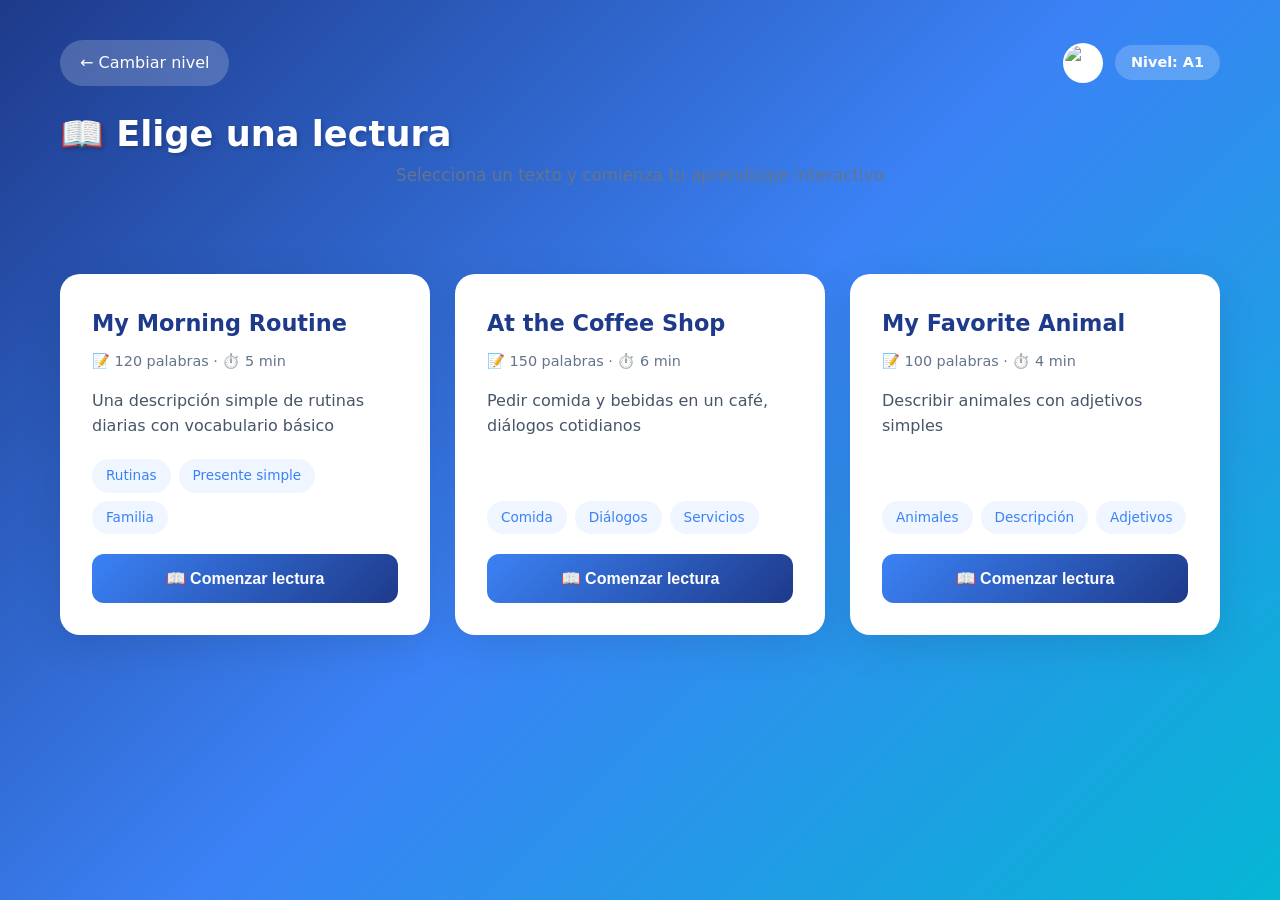
==== dashboard.html @ fb528292 "Initial commit: ReadWise app Initial commit: ReadWise app" ====
<!DOCTYPE html>
<html lang="es">
<head>
    <meta charset="UTF-8">
    <meta name="viewport" content="width=device-width, initial-scale=1.0">
    <title>Lecturas - ReadWise</title>
    <link rel="stylesheet" href="styles.css">
    <link rel="icon" type="image/png" href="https://i.postimg.cc/Rh2q6syR/logo-2.png">
</head>
<body>
    <div class="container">
        <header class="dash-header">
            <div class="nav">
                <a href="index.html" class="back-btn">← Cambiar nivel</a>
                <div class="logo-small">
                    <img src="https://i.postimg.cc/Rh2q6syR/logo-2.png" alt="Logo" class="logo-img-small">
                    <span class="current-level" id="currentLevel"></span>
                </div>
            </div>
            <h1>📖 Elige una lectura</h1>
            <p class="subtitle">Selecciona un texto y comienza tu aprendizaje interactivo</p>
        </header>

        <main id="readingList" class="reading-grid">
            <!-- Se llena con JavaScript -->
        </main>
    </div>

    <script>
        const readings = {
            'A1': [
                {
                    id: 'a1-1',
                    title: 'My Morning Routine',
                    description: 'Una descripción simple de rutinas diarias con vocabulario básico',
                    words: 120,
                    time: '5 min',
                    tags: ['Rutinas', 'Presente simple', 'Familia']
                },
                {
                    id: 'a1-2',
                    title: 'At the Coffee Shop',
                    description: 'Pedir comida y bebidas en un café, diálogos cotidianos',
                    words: 150,
                    time: '6 min',
                    tags: ['Comida', 'Diálogos', 'Servicios']
                },
                {
                    id: 'a1-3',
                    title: 'My Favorite Animal',
                    description: 'Describir animales con adjetivos simples',
                    words: 100,
                    time: '4 min',
                    tags: ['Animales', 'Descripción', 'Adjetivos']
                }
            ],
            'A2': [
                {
                    id: 'a2-1',
                    title: 'A Trip to the Mountains',
                    description: 'Experiencias de viaje, descripciones de lugares y emociones',
                    words: 200,
                    time: '8 min',
                    tags: ['Viajes', 'Pasado simple', 'Naturaleza']
                },
                {
                    id: 'a2-2',
                    title: 'My Best Friend',
                    description: 'Describir personas, relaciones y actividades juntos',
                    words: 180,
                    time: '7 min',
                    tags: ['Descripciones', 'Adjetivos', 'Amistad']
                },
                {
                    id: 'a2-3',
                    title: 'A Day at the Beach',
                    description: 'Actividades de verano, clima y sensaciones',
                    words: 190,
                    time: '7 min',
                    tags: ['Verano', 'Actividades', 'Sentidos']
                }
            ],
            'B1': [
                {
                    id: 'b1-1',
                    title: 'The Importance of Sleep',
                    description: 'Artículo sobre hábitos saludables y consejos prácticos',
                    words: 350,
                    time: '12 min',
                    tags: ['Salud', 'Conectores', 'Consejos']
                },
                {
                    id: 'b1-2',
                    title: 'Working from Home',
                    description: 'Opiniones sobre trabajo remoto, ventajas y desventajas',
                    words: 400,
                    time: '14 min',
                    tags: ['Trabajo', 'Opinión', 'Comparación']
                },
                {
                    id: 'b1-3',
                    title: 'Learning a New Language',
                    description: 'Estrategias y experiencias personales en el aprendizaje',
                    words: 380,
                    time: '13 min',
                    tags: ['Idiomas', 'Consejos', 'Experiencia']
                }
            ],
            'B2': [
                {
                    id: 'b2-1',
                    title: 'The Future of Education',
                    description: 'Análisis de tendencias educativas y tecnología en el aula',
                    words: 600,
                    time: '20 min',
                    tags: ['Educación', 'Tecnología', 'Futuro']
                },
                {
                    id: 'b2-2',
                    title: 'Climate Change: A Personal View',
                    description: 'Ensayo argumentativo sobre responsabilidad individual',
                    words: 550,
                    time: '18 min',
                    tags: ['Medio ambiente', 'Persuasión', 'Opinión']
                },
                {
                    id: 'b2-3',
                    title: 'The Art of Failure',
                    description: 'Reflexión sobre el fracaso como parte del éxito',
                    words: 580,
                    time: '19 min',
                    tags: ['Éxito', 'Reflexión', 'Motivación']
                }
            ]
        };

        const level = localStorage.getItem('userLevel') || 'A1';
        document.getElementById('currentLevel').textContent = `Nivel: ${level}`;

        const list = document.getElementById('readingList');
        readings[level].forEach(reading => {
            const card = document.createElement('div');
            card.className = 'reading-card';
            card.innerHTML = `
                <div class="card-header">
                    <h3>${reading.title}</h3>
                    <span class="word-count">📝 ${reading.words} palabras · ⏱️ ${reading.time}</span>
                </div>
                <p class="card-description">${reading.description}</p>
                <div class="tags">
                    ${reading.tags.map(tag => `<span class="tag">${tag}</span>`).join('')}
                </div>
                <button class="start-btn" onclick="startReading('${reading.id}')">
                    📖 Comenzar lectura
                </button>
            `;
            list.appendChild(card);
        });

        function startReading(id) {
            localStorage.setItem('currentReading', id);
            window.location.href = 'reader.html';
        }
    </script>
</body>
</html>
---- styles.css ----
* {
    margin: 0;
    padding: 0;
    box-sizing: border-box;
}

body {
    font-family: 'Segoe UI', system-ui, -apple-system, sans-serif;
    background: linear-gradient(135deg, #1e3a8a 0%, #3b82f6 50%, #06b6d4 100%);
    min-height: 100vh;
    color: #1e293b;
    line-height: 1.6;
}

.container {
    max-width: 1200px;
    margin: 0 auto;
    padding: 20px;
}

/* ===== HEADER CON LOGO ===== */
.main-header {
    text-align: center;
    padding: 30px 0 20px;
}

.logo-container {
    display: flex;
    align-items: center;
    justify-content: center;
    gap: 20px;
    margin-bottom: 10px;
}

.app-logo {
    width: 80px;
    height: 80px;
    border-radius: 50%;
    object-fit: cover;
    box-shadow: 0 8px 25px rgba(0,0,0,0.2);
    border: 4px solid rgba(255,255,255,0.3);
    background: white;
}

.logo-text h1 {
    font-size: 2.8rem;
    color: white;
    text-shadow: 2px 2px 4px rgba(0,0,0,0.2);
    margin: 0;
}

.logo-text p {
    color: rgba(255,255,255,0.9);
    font-size: 1.1rem;
    margin: 5px 0 0;
}

/* ===== SELECTOR DE NIVELES ===== */
.level-selector {
    background: white;
    border-radius: 24px;
    padding: 40px;
    margin-top: 20px;
    box-shadow: 0 25px 80px rgba(0,0,0,0.15);
}

.level-selector h2 {
    text-align: center;
    margin-bottom: 10px;
    color: #1e3a8a;
    font-size: 1.8rem;
}

.subtitle {
    text-align: center;
    color: #64748b;
    margin-bottom: 35px;
    font-size: 1.05rem;
}

.levels {
    display: grid;
    grid-template-columns: repeat(auto-fit, minmax(260px, 1fr));
    gap: 20px;
}

.level-btn {
    background: white;
    border: 3px solid #e2e8f0;
    border-radius: 16px;
    padding: 30px 25px;
    cursor: pointer;
    transition: all 0.3s ease;
    text-align: left;
    display: flex;
    flex-direction: column;
    gap: 8px;
}

.level-btn:hover {
    border-color: #3b82f6;
    transform: translateY(-5px);
    box-shadow: 0 15px 40px rgba(59, 130, 246, 0.2);
}

.level-tag {
    font-size: 2.2rem;
    font-weight: 800;
    color: #3b82f6;
}

.level-desc {
    font-size: 1.3rem;
    font-weight: 700;
    color: #1e293b;
}

.level-btn small {
    color: #64748b;
    font-size: 0.9rem;
    line-height: 1.4;
}

/* ===== DASHBOARD HEADER ===== */
.dash-header {
    color: white;
    padding: 20px 0;
}

.dash-header h1 {
    font-size: 2.2rem;
    margin-top: 20px;
    text-shadow: 2px 2px 4px rgba(0,0,0,0.2);
}

.logo-small {
    display: flex;
    align-items: center;
    gap: 12px;
}

.logo-img-small {
    width: 40px;
    height: 40px;
    border-radius: 50%;
    object-fit: cover;
    border: 2px solid rgba(255,255,255,0.5);
    background: white;
}

.current-level {
    background: rgba(255,255,255,0.2);
    color: white;
    padding: 6px 16px;
    border-radius: 20px;
    font-weight: 600;
    font-size: 0.9rem;
}

/* ===== NAV ===== */
.nav {
    display: flex;
    justify-content: space-between;
    align-items: center;
    margin-bottom: 15px;
}

.back-btn {
    color: white;
    text-decoration: none;
    font-size: 1rem;
    padding: 10px 20px;
    background: rgba(255,255,255,0.2);
    border-radius: 25px;
    transition: all 0.3s;
    backdrop-filter: blur(10px);
}

.back-btn:hover {
    background: rgba(255,255,255,0.3);
    transform: translateX(-3px);
}

/* ===== READING CARDS ===== */
.reading-grid {
    display: grid;
    grid-template-columns: repeat(auto-fit, minmax(320px, 1fr));
    gap: 25px;
    margin-top: 30px;
}

.reading-card {
    background: white;
    border-radius: 20px;
    padding: 30px;
    box-shadow: 0 10px 40px rgba(0,0,0,0.1);
    transition: all 0.3s;
    display: flex;
    flex-direction: column;
    border: 2px solid transparent;
}

.reading-card:hover {
    transform: translateY(-5px);
    border-color: #3b82f6;
    box-shadow: 0 20px 60px rgba(59, 130, 246, 0.15);
}

.card-header {
    margin-bottom: 15px;
}

.card-header h3 {
    color: #1e3a8a;
    font-size: 1.4rem;
    margin-bottom: 8px;
}

.word-count {
    color: #64748b;
    font-size: 0.9rem;
    display: block;
}

.card-description {
    color: #475569;
    margin-bottom: 20px;
    line-height: 1.6;
    flex-grow: 1;
}

.tags {
    display: flex;
    gap: 8px;
    margin-bottom: 20px;
    flex-wrap: wrap;
}

.tag {
    background: #eff6ff;
    color: #3b82f6;
    padding: 6px 14px;
    border-radius: 20px;
    font-size: 0.85rem;
    font-weight: 500;
}

.start-btn {
    background: linear-gradient(135deg, #3b82f6 0%, #1e3a8a 100%);
    color: white;
    border: none;
    padding: 15px;
    border-radius: 12px;
    font-size: 1rem;
    cursor: pointer;
    transition: all 0.3s;
    font-weight: 600;
    width: 100%;
}

.start-btn:hover {
    transform: scale(1.03);
    box-shadow: 0 8px 25px rgba(59, 130, 246, 0.3);
}

/* ===== READER LAYOUT ===== */
.reader-header {
    color: white;
    padding: 15px 0;
}

.reader-header h1 {
    font-size: 1.8rem;
    margin-top: 15px;
    text-shadow: 2px 2px 4px rgba(0,0,0,0.2);
}

.progress-container {
    display: flex;
    align-items: center;
    gap: 12px;
    margin: 10px 0;
}

.progress-bar {
    flex: 1;
    max-width: 300px;
    height: 6px;
    background: rgba(255,255,255,0.3);
    border-radius: 3px;
    overflow: hidden;
}

.progress {
    height: 100%;
    background: #fbbf24;
    width: 0%;
    transition: width 0.5s ease;
}

.progress-text {
    font-size: 0.85rem;
    color: rgba(255,255,255,0.8);
}

.reader-layout {
    display: grid;
    grid-template-columns: 300px 1fr;
    gap: 30px;
    margin-top: 25px;
}

/* ===== TOOLS PANEL ===== */
.tools-panel {
    background: white;
    border-radius: 20px;
    padding: 25px;
    height: fit-content;
    position: sticky;
    top: 20px;
    box-shadow: 0 10px 40px rgba(0,0,0,0.1);
}

.tool-section {
    margin-bottom: 25px;
    padding-bottom: 20px;
    border-bottom: 1px solid #f1f5f9;
}

.tool-section:last-child {
    border-bottom: none;
    margin-bottom: 0;
}

.tool-section h3 {
    color: #1e3a8a;
    margin-bottom: 15px;
    font-size: 1rem;
    display: flex;
    align-items: center;
    gap: 8px;
}

.tool-btn {
    width: 100%;
    padding: 12px 15px;
    margin-bottom: 10px;
    border: 2px solid #e2e8f0;
    background: white;
    border-radius: 10px;
    cursor: pointer;
    transition: all 0.3s;
    text-align: left;
    font-size: 0.9rem;
    color: #475569;
    font-weight: 500;
}

.tool-btn:hover {
    border-color: #3b82f6;
    background: #eff6ff;
    color: #1e3a8a;
}

.tool-btn.active {
    background: #eff6ff;
    border-color: #3b82f6;
    color: #1e3a8a;
}

.hint-btn {
    background: #fffbeb;
    border-color: #fbbf24;
    color: #92400e;
}

.hint-btn:hover {
    background: #fef3c7;
    border-color: #f59e0b;
}

.hint-box {
    background: #fffbeb;
    padding: 15px;
    border-radius: 10px;
    margin-top: 10px;
    border-left: 4px solid #fbbf24;
    font-size: 0.9rem;
    color: #78350f;
    animation: slideIn 0.3s ease;
    line-height: 1.5;
}

/* Stats */
.stats {
    display: grid;
    grid-template-columns: 1fr 1fr;
    gap: 15px;
}

.stat-item {
    text-align: center;
    padding: 15px;
    background: #f8fafc;
    border-radius: 12px;
}

.stat-number {
    display: block;
    font-size: 1.8rem;
    font-weight: 800;
    color: #3b82f6;
}

.stat-label {
    font-size: 0.8rem;
    color: #64748b;
    margin-top: 4px;
    display: block;
}

/* ===== READING AREA ===== */
.reading-area {
    background: white;
    border-radius: 20px;
    padding: 40px;
    box-shadow: 0 10px 40px rgba(0,0,0,0.1);
}

.text-content {
    font-size: 1.15rem;
    line-height: 1.9;
    color: #334155;
    margin-bottom: 30px;
}

.text-content p {
    margin-bottom: 20px;
    text-align: justify;
}

/* Difficult words */
.difficult-word {
    color: #2563eb;
    cursor: help;
    border-bottom: 2px dotted #3b82f6;
    position: relative;
    font-weight: 600;
    transition: all 0.2s;
    padding: 0 2px;
}

.difficult-word:hover {
    background: #eff6ff;
    border-radius: 3px;
}

.word-popup {
    position: absolute;
    bottom: 100%;
    left: 50%;
    transform: translateX(-50%);
    background: #1e293b;
    color: white;
    padding: 12px 16px;
    border-radius: 10px;
    font-size: 0.9rem;
    white-space: nowrap;
    z-index: 100;
    margin-bottom: 10px;
    animation: fadeIn 0.2s;
    box-shadow: 0 10px 30px rgba(0,0,0,0.2);
    line-height: 1.5;
}

.word-popup::after {
    content: '';
    position: absolute;
    top: 100%;
    left: 50%;
    transform: translateX(-50%);
    border: 8px solid transparent;
    border-top-color: #1e293b;
}

.translation {
    color: #fbbf24;
    font-size: 1.1rem;
    font-weight: 600;
}

/* Key phrases */
mark.key-phrase {
    background: #fef3c7;
    padding: 3px 6px;
    border-radius: 4px;
    font-weight: 600;
    color: #92400e;
}

/* ===== COMPREHENSION SECTION ===== */
.comprehension-section {
    margin-top: 40px;
    padding-top: 40px;
    border-top: 3px solid #e2e8f0;
}

.section-header {
    margin-bottom: 30px;
}

.section-header h2 {
    color: #1e3a8a;
    margin-bottom: 12px;
    font-size: 1.6rem;
}

.instructions {
    color: #64748b;
    font-size: 1.05rem;
    line-height: 1.6;
    background: #f8fafc;
    padding: 15px 20px;
    border-radius: 10px;
    border-left: 4px solid #3b82f6;
}

.question-box {
    background: #f8fafc;
    border-radius: 16px;
    padding: 25px;
    margin-bottom: 25px;
    border-left: 5px solid #3b82f6;
    transition: all 0.3s;
}

.question-box:hover {
    box-shadow: 0 5px 20px rgba(59, 130, 246, 0.1);
}

.question-header {
    display: flex;
    gap: 15px;
    margin-bottom: 15px;
    align-items: flex-start;
}

.question-number {
    background: linear-gradient(135deg, #3b82f6, #1e3a8a);
    color: white;
    width: 35px;
    height: 35px;
    border-radius: 50%;
    display: flex;
    align-items: center;
    justify-content: center;
    font-weight: 700;
    flex-shrink: 0;
    font-size: 1rem;
}

.question-text {
    font-size: 1.1rem;
    color: #1e293b;
    line-height: 1.5;
    font-weight: 500;
}

.answer-input {
    width: 100%;
    padding: 18px;
    border: 2px solid #e2e8f0;
    border-radius: 12px;
    font-size: 1rem;
    resize: vertical;
    font-family: inherit;
    transition: all 0.3s;
    background: white;
    line-height: 1.6;
}

.answer-input:focus {
    outline: none;
    border-color: #3b82f6;
    box-shadow: 0 0 0 4px rgba(59, 130, 246, 0.1);
}

.answer-input::placeholder {
    color: #94a3b8;
}

.guidance-btn {
    margin-top: 12px;
    background: transparent;
    border: none;
    color: #3b82f6;
    cursor: pointer;
    font-size: 0.9rem;
    text-decoration: underline;
    font-weight: 500;
    padding: 5px 0;
}

.guidance-btn:hover {
    color: #1e3a8a;
}

.guidance-text {
    margin-top: 12px;
    padding: 15px;
    background: #eff6ff;
    border-radius: 10px;
    color: #1e40af;
    font-size: 0.95rem;
    line-height: 1.5;
    border: 1px solid #bfdbfe;
}

/* ===== BUTTONS ===== */
.finish-btn {
    display: block;
    width: 100%;
    padding: 20px;
    background: linear-gradient(135deg, #10b981 0%, #059669 100%);
    color: white;
    border: none;
    border-radius: 14px;
    font-size: 1.2rem;
    cursor: pointer;
    margin-top: 30px;
    transition: all 0.3s;
    font-weight: 700;
    box-shadow: 0 8px 25px rgba(16, 185, 129, 0.3);
}

.finish-btn:hover {
    transform: translateY(-3px);
    box-shadow: 0 12px 35px rgba(16, 185, 129, 0.4);
}

.submit-btn {
    display: block;
    width: 100%;
    padding: 18px;
    background: linear-gradient(135deg, #3b82f6 0%, #1e3a8a 100%);
    color: white;
    border: none;
    border-radius: 12px;
    font-size: 1.1rem;
    cursor: pointer;
    margin-top: 25px;
    transition: all 0.3s;
    font-weight: 600;
}

.submit-btn:hover {
    transform: scale(1.02);
    box-shadow: 0 8px 25px rgba(59, 130, 246, 0.3);
}

/* ===== FEEDBACK ===== */
.feedback-area {
    margin-top: 30px;
    padding: 35px;
    background: linear-gradient(135deg, #eff6ff 0%, #f0f9ff 100%);
    border-radius: 20px;
    border: 2px solid #3b82f6;
    animation: slideIn 0.5s ease;
}

.feedback-header {
    text-align: center;
    margin-bottom: 25px;
}

.feedback-header h3 {
    color: #1e3a8a;
    font-size: 1.6rem;
    margin-bottom: 10px;
}

.feedback-header p {
    color: #475569;
    font-size: 1.05rem;
    line-height: 1.6;
}

.feedback-details {
    margin: 25px 0;
    display: flex;
    flex-direction: column;
    gap: 15px;
}

.feedback-item {
    background: white;
    padding: 20px;
    border-radius: 14px;
    box-shadow: 0 4px 15px rgba(0,0,0,0.05);
}

.feedback-item-header {
    display: flex;
    align-items: center;
    gap: 10px;
    margin-bottom: 10px;
}

.feedback-icon {
    font-size: 1.5rem;
}

.feedback-level {
    font-weight: 700;
    color: #1e3a8a;
}

.feedback-length {
    color: #64748b;
    font-size: 0.95rem;
    margin-bottom: 8px;
}

.encouragement {
    color: #059669;
    font-weight: 500;
    line-height: 1.5;
}

/* Next steps */
.next-steps {
    margin-top: 30px;
    padding-top: 25px;
    border-top: 2px solid #e2e8f0;
}

.next-steps h4 {
    color: #1e3a8a;
    font-size: 1.3rem;
    margin-bottom: 20px;
    text-align: center;
}

.steps-grid {
    display: grid;
    grid-template-columns: repeat(auto-fit, minmax(200px, 1fr));
    gap:
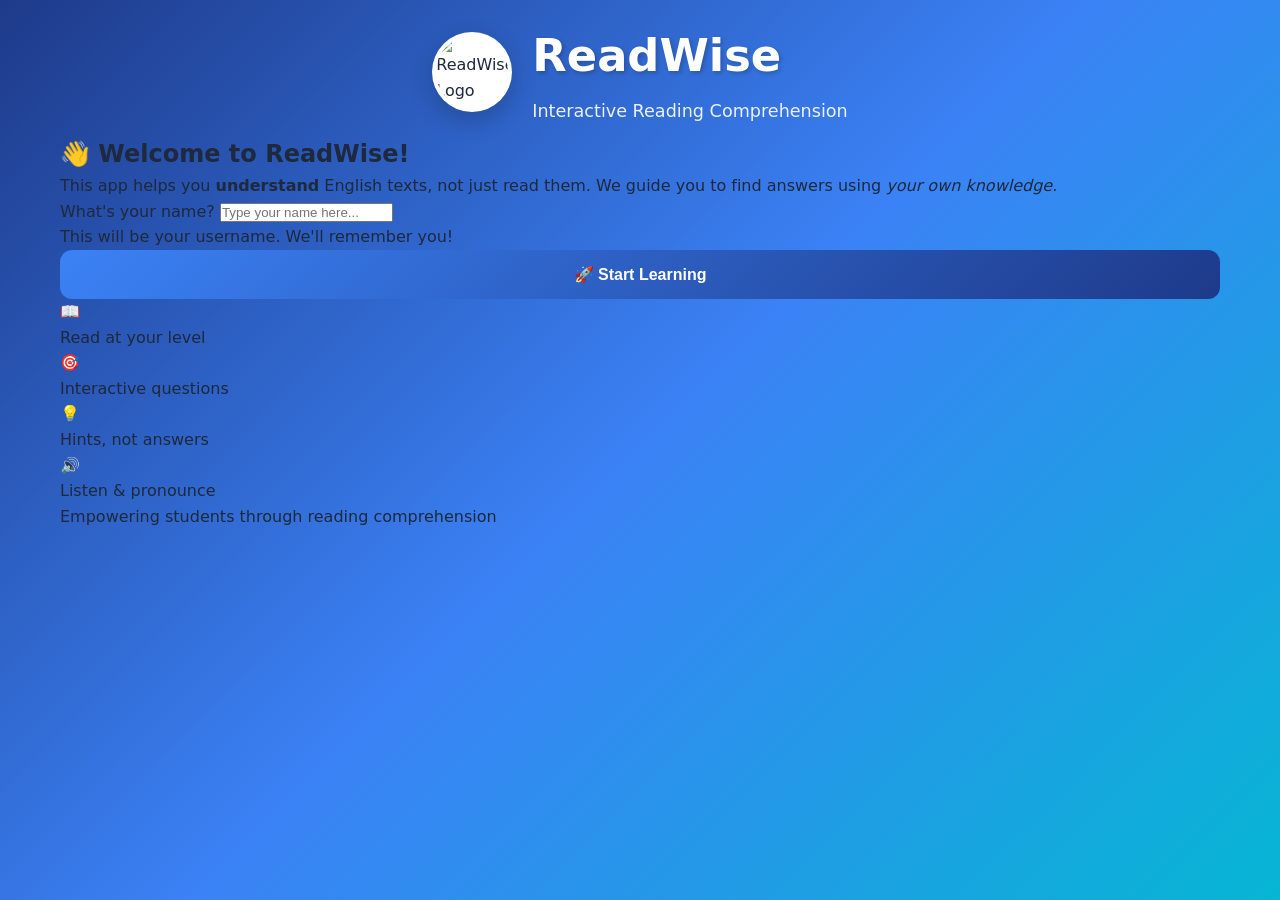
==== commit 65f2b91d: "Update dashboard.html" ====
--- a/dashboard.html
+++ b/dashboard.html
@@ -3,155 +3,174 @@
 <head>
     <meta charset="UTF-8">
     <meta name="viewport" content="width=device-width, initial-scale=1.0">
-    <title>Lecturas - ReadWise</title>
+    <title>Readings - ReadWise</title>
     <link rel="stylesheet" href="styles.css">
     <link rel="icon" type="image/png" href="https://i.postimg.cc/Rh2q6syR/logo-2.png">
 </head>
 <body>
     <div class="container">
         <header class="dash-header">
-            <div class="nav">
-                <a href="index.html" class="back-btn">← Cambiar nivel</a>
-                <div class="logo-small">
-                    <img src="https://i.postimg.cc/Rh2q6syR/logo-2.png" alt="Logo" class="logo-img-small">
-                    <span class="current-level" id="currentLevel"></span>
+            <div class="top-bar">
+                <a href="level-select.html" class="back-btn">← Change Level</a>
+                <div class="user-info">
+                    <span id="userGreeting"></span>
+                    <button class="theme-toggle" onclick="toggleTheme()">🌓</button>
                 </div>
             </div>
-            <h1>📖 Elige una lectura</h1>
-            <p class="subtitle">Selecciona un texto y comienza tu aprendizaje interactivo</p>
+            <div class="dash-title">
+                <h1>📖 Choose a Reading</h1>
+                <p class="subtitle">Pick a text and start your interactive learning journey</p>
+            </div>
         </header>
 
         <main id="readingList" class="reading-grid">
-            <!-- Se llena con JavaScript -->
+            <!-- Filled by JS -->
         </main>
     </div>
 
     <script>
+        // Check user
+        const userName = localStorage.getItem('readwiseUser');
+        if (!userName) window.location.href = 'index.html';
+        else document.getElementById('userGreeting').textContent = `👋 ${userName}`;
+
+        // Theme
+        const currentTheme = localStorage.getItem('readwiseTheme') || 'light';
+        document.body.setAttribute('data-theme', currentTheme);
+        function toggleTheme() {
+            const current = document.body.getAttribute('data-theme');
+            const next = current === 'dark' ? 'light' : 'dark';
+            document.body.setAttribute('data-theme', next);
+            localStorage.setItem('readwiseTheme', next);
+        }
+
         const readings = {
             'A1': [
                 {
                     id: 'a1-1',
                     title: 'My Morning Routine',
-                    description: 'Una descripción simple de rutinas diarias con vocabulario básico',
+                    description: 'A simple description of daily routines with basic vocabulary',
                     words: 120,
                     time: '5 min',
-                    tags: ['Rutinas', 'Presente simple', 'Familia']
+                    tags: ['Routines', 'Present Simple', 'Family']
                 },
                 {
                     id: 'a1-2',
                     title: 'At the Coffee Shop',
-                    description: 'Pedir comida y bebidas en un café, diálogos cotidianos',
+                    description: 'Ordering food and drinks, everyday dialogues',
                     words: 150,
                     time: '6 min',
-                    tags: ['Comida', 'Diálogos', 'Servicios']
+                    tags: ['Food', 'Dialogues', 'Services']
                 },
                 {
                     id: 'a1-3',
                     title: 'My Favorite Animal',
-                    description: 'Describir animales con adjetivos simples',
+                    description: 'Describing animals with simple adjectives',
                     words: 100,
                     time: '4 min',
-                    tags: ['Animales', 'Descripción', 'Adjetivos']
+                    tags: ['Animals', 'Description', 'Adjectives']
                 }
             ],
             'A2': [
                 {
                     id: 'a2-1',
                     title: 'A Trip to the Mountains',
-                    description: 'Experiencias de viaje, descripciones de lugares y emociones',
+                    description: 'Travel experiences, place descriptions and emotions',
                     words: 200,
                     time: '8 min',
-                    tags: ['Viajes', 'Pasado simple', 'Naturaleza']
+                    tags: ['Travel', 'Past Simple', 'Nature']
                 },
                 {
                     id: 'a2-2',
                     title: 'My Best Friend',
-                    description: 'Describir personas, relaciones y actividades juntos',
+                    description: 'Describing people, relationships and activities together',
                     words: 180,
                     time: '7 min',
-                    tags: ['Descripciones', 'Adjetivos', 'Amistad']
+                    tags: ['Descriptions', 'Adjectives', 'Friendship']
                 },
                 {
                     id: 'a2-3',
                     title: 'A Day at the Beach',
-                    description: 'Actividades de verano, clima y sensaciones',
+                    description: 'Summer activities, weather and sensations',
                     words: 190,
                     time: '7 min',
-                    tags: ['Verano', 'Actividades', 'Sentidos']
+                    tags: ['Summer', 'Activities', 'Senses']
                 }
             ],
             'B1': [
                 {
                     id: 'b1-1',
                     title: 'The Importance of Sleep',
-                    description: 'Artículo sobre hábitos saludables y consejos prácticos',
+                    description: 'Article about healthy habits and practical advice',
                     words: 350,
                     time: '12 min',
-                    tags: ['Salud', 'Conectores', 'Consejos']
+                    tags: ['Health', 'Connectors', 'Advice']
                 },
                 {
                     id: 'b1-2',
                     title: 'Working from Home',
-                    description: 'Opiniones sobre trabajo remoto, ventajas y desventajas',
+                    description: 'Opinions about remote work, advantages and disadvantages',
                     words: 400,
                     time: '14 min',
-                    tags: ['Trabajo', 'Opinión', 'Comparación']
+                    tags: ['Work', 'Opinion', 'Comparison']
                 },
                 {
                     id: 'b1-3',
                     title: 'Learning a New Language',
-                    description: 'Estrategias y experiencias personales en el aprendizaje',
+                    description: 'Strategies and personal experiences in language learning',
                     words: 380,
                     time: '13 min',
-                    tags: ['Idiomas', 'Consejos', 'Experiencia']
+                    tags: ['Languages', 'Advice', 'Experience']
                 }
             ],
             'B2': [
                 {
                     id: 'b2-1',
                     title: 'The Future of Education',
-                    description: 'Análisis de tendencias educativas y tecnología en el aula',
+                    description: 'Analysis of educational trends and technology in classrooms',
                     words: 600,
                     time: '20 min',
-                    tags: ['Educación', 'Tecnología', 'Futuro']
+                    tags: ['Education', 'Technology', 'Future']
                 },
                 {
                     id: 'b2-2',
                     title: 'Climate Change: A Personal View',
-                    description: 'Ensayo argumentativo sobre responsabilidad individual',
+                    description: 'Argumentative essay about individual responsibility',
                     words: 550,
                     time: '18 min',
-                    tags: ['Medio ambiente', 'Persuasión', 'Opinión']
+                    tags: ['Environment', 'Persuasion', 'Opinion']
                 },
                 {
                     id: 'b2-3',
                     title: 'The Art of Failure',
-                    description: 'Reflexión sobre el fracaso como parte del éxito',
+                    description: 'Reflection on failure as part of success',
                     words: 580,
                     time: '19 min',
-                    tags: ['Éxito', 'Reflexión', 'Motivación']
+                    tags: ['Success', 'Reflection', 'Motivation']
                 }
             ]
         };
 
         const level = localStorage.getItem('userLevel') || 'A1';
-        document.getElementById('currentLevel').textContent = `Nivel: ${level}`;
+        const completed = JSON.parse(localStorage.getItem('readwiseCompleted') || '[]');
 
         const list = document.getElementById('readingList');
         readings[level].forEach(reading => {
+            const isDone = completed.includes(reading.id);
             const card = document.createElement('div');
-            card.className = 'reading-card';
+            card.className = `reading-card ${isDone ? 'completed' : ''}`;
             card.innerHTML = `
+                <div class="card-badge">${isDone ? '✅ Done' : level}</div>
                 <div class="card-header">
                     <h3>${reading.title}</h3>
-                    <span class="word-count">📝 ${reading.words} palabras · ⏱️ ${reading.time}</span>
+                    <span class="word-count">📝 ${reading.words} words · ⏱️ ${reading.time}</span>
                 </div>
                 <p class="card-description">${reading.description}</p>
                 <div class="tags">
                     ${reading.tags.map(tag => `<span class="tag">${tag}</span>`).join('')}
                 </div>
                 <button class="start-btn" onclick="startReading('${reading.id}')">
-                    📖 Comenzar lectura
+                    ${isDone ? '🔄 Read Again' : '📖 Start Reading'}
                 </button>
             `;
             list.appendChild(card);
@@ -163,4 +182,4 @@
         }
     </script>
 </body>
-</html>+</html>
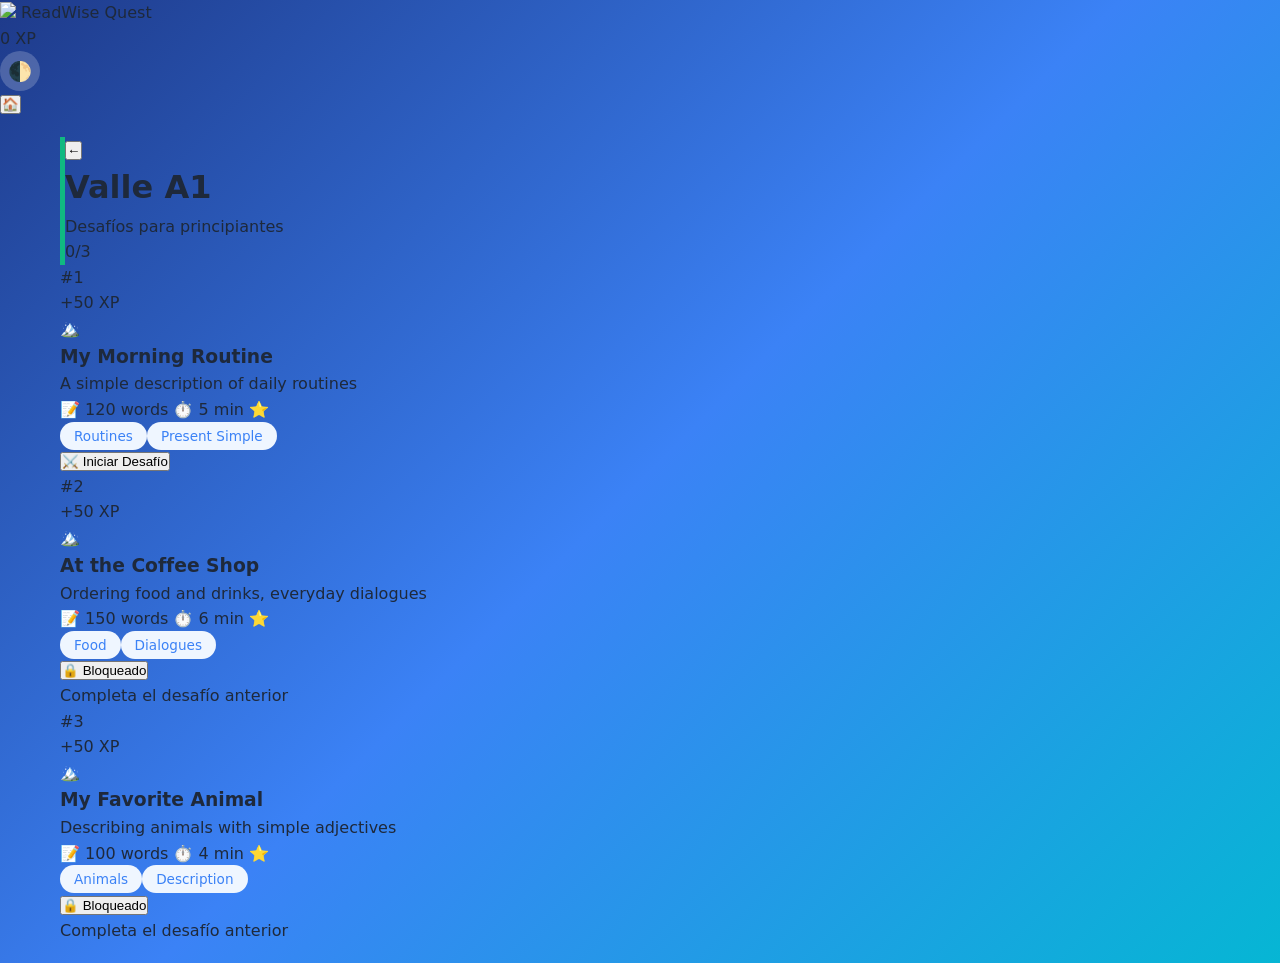
==== commit f0296f42: "Update dashboard.html" ====
--- a/dashboard.html
+++ b/dashboard.html
@@ -3,40 +3,153 @@
 <head>
     <meta charset="UTF-8">
     <meta name="viewport" content="width=device-width, initial-scale=1.0">
-    <title>Readings - ReadWise</title>
+    <title>Desafíos — ReadWise Quest</title>
     <link rel="stylesheet" href="styles.css">
     <link rel="icon" type="image/png" href="https://i.postimg.cc/Rh2q6syR/logo-2.png">
+    <link href="https://fonts.googleapis.com/css2?family=Poppins:wght@400;500;600;700;800&display=swap" rel="stylesheet">
 </head>
 <body>
+    <div class="particles" id="particles"></div>
+    
+    <nav class="top-nav glass">
+        <div class="nav-brand">
+            <img src="https://i.postimg.cc/Rh2q6syR/logo-2.png" class="nav-logo">
+            <span>ReadWise Quest</span>
+        </div>
+        <div class="nav-user">
+            <div class="xp-bar-mini">
+                <div class="xp-fill" id="xpFill"></div>
+                <span id="xpText">0 XP</span>
+            </div>
+            <button class="theme-toggle" onclick="toggleTheme()">🌓</button>
+            <button class="icon-btn" onclick="window.location.href='hub.html'" title="Volver al Hub">🏠</button>
+        </div>
+    </nav>
+
     <div class="container">
-        <header class="dash-header">
-            <div class="top-bar">
-                <a href="level-select.html" class="back-btn">← Change Level</a>
-                <div class="user-info">
-                    <span id="userGreeting"></span>
-                    <button class="theme-toggle" onclick="toggleTheme()">🌓</button>
-                </div>
+        <div class="level-header glass">
+            <button class="back-arrow" onclick="window.location.href='hub.html'">←</button>
+            <div class="level-info">
+                <h1 id="levelTitle">Valle A1</h1>
+                <p id="levelSubtitle">Desafíos para principiantes</p>
             </div>
-            <div class="dash-title">
-                <h1>📖 Choose a Reading</h1>
-                <p class="subtitle">Pick a text and start your interactive learning journey</p>
+            <div class="level-progress-circle" id="levelProgress">
+                <span>0/3</span>
             </div>
-        </header>
+        </div>
 
-        <main id="readingList" class="reading-grid">
-            <!-- Filled by JS -->
-        </main>
+        <div class="challenges-grid" id="challengesGrid">
+            <!-- Generado por JS -->
+        </div>
     </div>
 
     <script>
-        // Check user
-        const userName = localStorage.getItem('readwiseUser');
-        if (!userName) window.location.href = 'index.html';
-        else document.getElementById('userGreeting').textContent = `👋 ${userName}`;
+        // Partículas
+        function createParticles() {
+            const container = document.getElementById('particles');
+            for (let i = 0; i < 15; i++) {
+                const p = document.createElement('div');
+                p.className = 'particle';
+                p.style.left = Math.random() * 100 + '%';
+                p.style.animationDelay = Math.random() * 15 + 's';
+                p.style.animationDuration = (10 + Math.random() * 10) + 's';
+                container.appendChild(p);
+            }
+        }
+        createParticles();
 
-        // Theme
-        const currentTheme = localStorage.getItem('readwiseTheme') || 'light';
-        document.body.setAttribute('data-theme', currentTheme);
+        const userData = JSON.parse(localStorage.getItem('readwiseUser') || '{}');
+        const level = localStorage.getItem('userLevel') || 'A1';
+        
+        const levelInfo = {
+            'A1': { name: 'Valle A1', subtitle: 'Desafíos para principiantes', icon: '🏔️', color: '#10b981' },
+            'A2': { name: 'Bosque A2', subtitle: 'Desafíos elementales', icon: '🌲', color: '#3b82f6' },
+            'B1': { name: 'Fortaleza B1', subtitle: 'Desafíos intermedios', icon: '🏰', color: '#8b5cf6' },
+            'B2': { name: 'Cima B2', subtitle: 'Desafíos avanzados', icon: '⭐', color: '#f59e0b' }
+        };
+
+        const info = levelInfo[level];
+        document.getElementById('levelTitle').textContent = info.name;
+        document.getElementById('levelSubtitle').textContent = info.subtitle;
+        document.querySelector('.level-header').style.borderLeft = `5px solid ${info.color}`;
+
+        // XP bar
+        const xpForNext = (userData.level || 1) * 100;
+        const xpPercent = Math.min(((userData.xp || 0) % 100) / 100 * 100, 100);
+        document.getElementById('xpFill').style.width = xpPercent + '%';
+        document.getElementById('xpText').textContent = `${userData.xp || 0} XP`;
+
+        const readings = {
+            'A1': [
+                { id: 'a1-1', title: 'My Morning Routine', desc: 'A simple description of daily routines', words: 120, time: '5 min', xp: 50, difficulty: '⭐', tags: ['Routines', 'Present Simple'] },
+                { id: 'a1-2', title: 'At the Coffee Shop', desc: 'Ordering food and drinks, everyday dialogues', words: 150, time: '6 min', xp: 50, difficulty: '⭐', tags: ['Food', 'Dialogues'] },
+                { id: 'a1-3', title: 'My Favorite Animal', desc: 'Describing animals with simple adjectives', words: 100, time: '4 min', xp: 50, difficulty: '⭐', tags: ['Animals', 'Description'] }
+            ],
+            'A2': [
+                { id: 'a2-1', title: 'A Trip to the Mountains', desc: 'Travel experiences and emotions', words: 200, time: '8 min', xp: 75, difficulty: '⭐⭐', tags: ['Travel', 'Past Simple'] },
+                { id: 'a2-2', title: 'My Best Friend', desc: 'Describing people and relationships', words: 180, time: '7 min', xp: 75, difficulty: '⭐⭐', tags: ['Descriptions', 'Friendship'] },
+                { id: 'a2-3', title: 'A Day at the Beach', desc: 'Summer activities and sensations', words: 190, time: '7 min', xp: 75, difficulty: '⭐⭐', tags: ['Summer', 'Senses'] }
+            ],
+            'B1': [
+                { id: 'b1-1', title: 'The Importance of Sleep', desc: 'Article about healthy habits', words: 350, time: '12 min', xp: 100, difficulty: '⭐⭐⭐', tags: ['Health', 'Advice'] },
+                { id: 'b1-2', title: 'Working from Home', desc: 'Opinions about remote work', words: 400, time: '14 min', xp: 100, difficulty: '⭐⭐⭐', tags: ['Work', 'Opinion'] },
+                { id: 'b1-3', title: 'Learning a New Language', desc: 'Strategies and experiences', words: 380, time: '13 min', xp: 100, difficulty: '⭐⭐⭐', tags: ['Languages', 'Experience'] }
+            ],
+            'B2': [
+                { id: 'b2-1', title: 'The Future of Education', desc: 'Analysis of educational trends', words: 600, time: '20 min', xp: 150, difficulty: '⭐⭐⭐⭐', tags: ['Education', 'Future'] },
+                { id: 'b2-2', title: 'Climate Change: A Personal View', desc: 'Argumentative essay', words: 550, time: '18 min', xp: 150, difficulty: '⭐⭐⭐⭐', tags: ['Environment', 'Persuasion'] },
+                { id: 'b2-3', title: 'The Art of Failure', desc: 'Reflection on failure and success', words: 580, time: '19 min', xp: 150, difficulty: '⭐⭐⭐⭐', tags: ['Success', 'Reflection'] }
+            ]
+        };
+
+        const completed = userData.completed || [];
+        const levelReadings = readings[level] || [];
+        const completedInLevel = completed.filter(id => id.startsWith(level.toLowerCase())).length;
+
+        document.getElementById('levelProgress').innerHTML = `<span>${completedInLevel}/${levelReadings.length}</span>`;
+        if (completedInLevel === levelReadings.length) {
+            document.getElementById('levelProgress').classList.add('completed');
+        }
+
+        const grid = document.getElementById('challengesGrid');
+        levelReadings.forEach((reading, index) => {
+            const isDone = completed.includes(reading.id);
+            const isLocked = index > 0 && !completed.includes(levelReadings[index - 1].id);
+            
+            const card = document.createElement('div');
+            card.className = `challenge-card glass ${isDone ? 'completed' : ''} ${isLocked ? 'locked' : ''}`;
+            
+            card.innerHTML = `
+                <div class="challenge-header">
+                    <div class="challenge-number">#${index + 1}</div>
+                    <div class="challenge-xp">+${reading.xp} XP</div>
+                </div>
+                <div class="challenge-icon">${isDone ? '🏆' : info.icon}</div>
+                <h3 class="challenge-title">${reading.title}</h3>
+                <p class="challenge-desc">${reading.desc}</p>
+                <div class="challenge-meta">
+                    <span>📝 ${reading.words} words</span>
+                    <span>⏱️ ${reading.time}</span>
+                    <span class="difficulty">${reading.difficulty}</span>
+                </div>
+                <div class="challenge-tags">
+                    ${reading.tags.map(t => `<span class="tag">${t}</span>`).join('')}
+                </div>
+                <button class="challenge-btn ${isDone ? 'done' : isLocked ? 'locked' : ''}" 
+                    onclick="${isLocked ? '' : `startChallenge('${reading.id}')`}">
+                    ${isDone ? '✅ Completado' : isLocked ? '🔒 Bloqueado' : '⚔️ Iniciar Desafío'}
+                </button>
+                ${isLocked ? '<div class="lock-overlay"><span>Completa el desafío anterior</span></div>' : ''}
+            `;
+            
+            grid.appendChild(card);
+        });
+
+        function startChallenge(id) {
+            localStorage.setItem('currentReading', id);
+            window.location.href = 'reader.html';
+        }
+
         function toggleTheme() {
             const current = document.body.getAttribute('data-theme');
             const next = current === 'dark' ? 'light' : 'dark';
@@ -44,142 +157,8 @@
             localStorage.setItem('readwiseTheme', next);
         }
 
-        const readings = {
-            'A1': [
-                {
-                    id: 'a1-1',
-                    title: 'My Morning Routine',
-                    description: 'A simple description of daily routines with basic vocabulary',
-                    words: 120,
-                    time: '5 min',
-                    tags: ['Routines', 'Present Simple', 'Family']
-                },
-                {
-                    id: 'a1-2',
-                    title: 'At the Coffee Shop',
-                    description: 'Ordering food and drinks, everyday dialogues',
-                    words: 150,
-                    time: '6 min',
-                    tags: ['Food', 'Dialogues', 'Services']
-                },
-                {
-                    id: 'a1-3',
-                    title: 'My Favorite Animal',
-                    description: 'Describing animals with simple adjectives',
-                    words: 100,
-                    time: '4 min',
-                    tags: ['Animals', 'Description', 'Adjectives']
-                }
-            ],
-            'A2': [
-                {
-                    id: 'a2-1',
-                    title: 'A Trip to the Mountains',
-                    description: 'Travel experiences, place descriptions and emotions',
-                    words: 200,
-                    time: '8 min',
-                    tags: ['Travel', 'Past Simple', 'Nature']
-                },
-                {
-                    id: 'a2-2',
-                    title: 'My Best Friend',
-                    description: 'Describing people, relationships and activities together',
-                    words: 180,
-                    time: '7 min',
-                    tags: ['Descriptions', 'Adjectives', 'Friendship']
-                },
-                {
-                    id: 'a2-3',
-                    title: 'A Day at the Beach',
-                    description: 'Summer activities, weather and sensations',
-                    words: 190,
-                    time: '7 min',
-                    tags: ['Summer', 'Activities', 'Senses']
-                }
-            ],
-            'B1': [
-                {
-                    id: 'b1-1',
-                    title: 'The Importance of Sleep',
-                    description: 'Article about healthy habits and practical advice',
-                    words: 350,
-                    time: '12 min',
-                    tags: ['Health', 'Connectors', 'Advice']
-                },
-                {
-                    id: 'b1-2',
-                    title: 'Working from Home',
-                    description: 'Opinions about remote work, advantages and disadvantages',
-                    words: 400,
-                    time: '14 min',
-                    tags: ['Work', 'Opinion', 'Comparison']
-                },
-                {
-                    id: 'b1-3',
-                    title: 'Learning a New Language',
-                    description: 'Strategies and personal experiences in language learning',
-                    words: 380,
-                    time: '13 min',
-                    tags: ['Languages', 'Advice', 'Experience']
-                }
-            ],
-            'B2': [
-                {
-                    id: 'b2-1',
-                    title: 'The Future of Education',
-                    description: 'Analysis of educational trends and technology in classrooms',
-                    words: 600,
-                    time: '20 min',
-                    tags: ['Education', 'Technology', 'Future']
-                },
-                {
-                    id: 'b2-2',
-                    title: 'Climate Change: A Personal View',
-                    description: 'Argumentative essay about individual responsibility',
-                    words: 550,
-                    time: '18 min',
-                    tags: ['Environment', 'Persuasion', 'Opinion']
-                },
-                {
-                    id: 'b2-3',
-                    title: 'The Art of Failure',
-                    description: 'Reflection on failure as part of success',
-                    words: 580,
-                    time: '19 min',
-                    tags: ['Success', 'Reflection', 'Motivation']
-                }
-            ]
-        };
-
-        const level = localStorage.getItem('userLevel') || 'A1';
-        const completed = JSON.parse(localStorage.getItem('readwiseCompleted') || '[]');
-
-        const list = document.getElementById('readingList');
-        readings[level].forEach(reading => {
-            const isDone = completed.includes(reading.id);
-            const card = document.createElement('div');
-            card.className = `reading-card ${isDone ? 'completed' : ''}`;
-            card.innerHTML = `
-                <div class="card-badge">${isDone ? '✅ Done' : level}</div>
-                <div class="card-header">
-                    <h3>${reading.title}</h3>
-                    <span class="word-count">📝 ${reading.words} words · ⏱️ ${reading.time}</span>
-                </div>
-                <p class="card-description">${reading.description}</p>
-                <div class="tags">
-                    ${reading.tags.map(tag => `<span class="tag">${tag}</span>`).join('')}
-                </div>
-                <button class="start-btn" onclick="startReading('${reading.id}')">
-                    ${isDone ? '🔄 Read Again' : '📖 Start Reading'}
-                </button>
-            `;
-            list.appendChild(card);
-        });
-
-        function startReading(id) {
-            localStorage.setItem('currentReading', id);
-            window.location.href = 'reader.html';
-        }
+        const savedTheme = localStorage.getItem('readwiseTheme') || 'light';
+        document.body.setAttribute('data-theme', savedTheme);
     </script>
 </body>
 </html>
--- a/styles.css
+++ b/styles.css
@@ -1,3 +1,29 @@
+/* ===== VARIABLES ===== */
+:root {
+    --primary: #3b82f6;
+    --primary-dark: #1e3a8a;
+    --secondary: #06b6d4;
+    --accent: #f59e0b;
+    --success: #10b981;
+    --bg: linear-gradient(135deg, #1e3a8a 0%, #3b82f6 50%, #06b6d4 100%);
+    --card-bg: #ffffff;
+    --text: #1e293b;
+    --text-light: #64748b;
+    --border: #e2e8f0;
+    --shadow: rgba(0,0,0,0.1);
+    --mark: #fef3c7;
+}
+
+[data-theme="dark"] {
+    --bg: linear-gradient(135deg, #0f172a 0%, #1e293b 50%, #334155 100%);
+    --card-bg: #1e293b;
+    --text: #f1f5f9;
+    --text-light: #94a3b8;
+    --border: #334155;
+    --shadow: rgba(0,0,0,0.3);
+    --mark: #451a03;
+}
+
 * {
     margin: 0;
     padding: 0;
@@ -6,10 +32,11 @@
 
 body {
     font-family: 'Segoe UI', system-ui, -apple-system, sans-serif;
-    background: linear-gradient(135deg, #1e3a8a 0%, #3b82f6 50%, #06b6d4 100%);
+    background: var(--bg);
     min-height: 100vh;
-    color: #1e293b;
+    color: var(--text);
     line-height: 1.6;
+    transition: all 0.3s;
 }
 
 .container {
@@ -18,12 +45,134 @@
     padding: 20px;
 }
 
-/* ===== HEADER CON LOGO ===== */
-.main-header {
+/* ===== TOP BAR ===== */
+.top-bar {
+    display: flex;
+    justify-content: space-between;
+    align-items: center;
+    margin-bottom: 20px;
+}
+
+.user-info {
+    display: flex;
+    align-items: center;
+    gap: 15px;
+    color: white;
+    font-weight: 600;
+}
+
+.theme-toggle, .logout-btn {
+    background: rgba(255,255,255,0.2);
+    border: none;
+    color: white;
+    width: 40px;
+    height: 40px;
+    border-radius: 50%;
+    cursor: pointer;
+    font-size: 1.2rem;
+    transition: all 0.3s;
+    display: flex;
+    align-items: center;
+    justify-content: center;
+}
+
+.theme-toggle:hover, .logout-btn:hover {
+    background: rgba(255,255,255,0.3);
+    transform: scale(1.1);
+}
+
+/* ===== WELCOME PAGE ===== */
+.welcome-header {
     text-align: center;
-    padding: 30px 0 20px;
-}
-
+    padding: 40px 0 30px;
+}
+
+.welcome-card {
+    background: var(--card-bg);
+    border-radius: 24px;
+    padding: 50px;
+    max-width: 600px;
+    margin: 0 auto;
+    box-shadow: 0 25px 80px var(--shadow);
+    text-align: center;
+}
+
+.welcome-content h2 {
+    color: var(--primary);
+    font-size: 2rem;
+    margin-bottom: 15px;
+}
+
+.welcome-desc {
+    color: var(--text-light);
+    font-size: 1.1rem;
+    margin-bottom: 35px;
+    line-height: 1.7;
+}
+
+.name-form {
+    margin-bottom: 30px;
+}
+
+.name-form label {
+    display: block;
+    font-weight: 700;
+    color: var(--text);
+    margin-bottom: 10px;
+    font-size: 1.1rem;
+}
+
+.name-form input {
+    width: 100%;
+    padding: 16px 20px;
+    border: 3px solid var(--border);
+    border-radius: 14px;
+    font-size: 1.1rem;
+    text-align: center;
+    transition: all 0.3s;
+    background: var(--card-bg);
+    color: var(--text);
+}
+
+.name-form input:focus {
+    outline: none;
+    border-color: var(--primary);
+    box-shadow: 0 0 0 4px rgba(59, 130, 246, 0.1);
+}
+
+.name-form .hint {
+    color: var(--text-light);
+    font-size: 0.9rem;
+    margin-top: 10px;
+}
+
+.features-preview {
+    display: grid;
+    grid-template-columns: repeat(2, 1fr);
+    gap: 20px;
+    margin-top: 40px;
+    padding-top: 30px;
+    border-top: 2px solid var(--border);
+}
+
+.feature-item {
+    display: flex;
+    flex-direction: column;
+    align-items: center;
+    gap: 8px;
+}
+
+.feature-item span {
+    font-size: 2rem;
+}
+
+.feature-item p {
+    color: var(--text-light);
+    font-size: 0.95rem;
+    font-weight: 500;
+}
+
+/* ===== LOGO ===== */
 .logo-container {
     display: flex;
     align-items: center;
@@ -33,8 +182,8 @@
 }
 
 .app-logo {
-    width: 80px;
-    height: 80px;
+    width: 90px;
+    height: 90px;
     border-radius: 50%;
     object-fit: cover;
     box-shadow: 0 8px 25px rgba(0,0,0,0.2);
@@ -43,7 +192,7 @@
 }
 
 .logo-text h1 {
-    font-size: 2.8rem;
+    font-size: 3rem;
     color: white;
     text-shadow: 2px 2px 4px rgba(0,0,0,0.2);
     margin: 0;
@@ -51,29 +200,55 @@
 
 .logo-text p {
     color: rgba(255,255,255,0.9);
-    font-size: 1.1rem;
+    font-size: 1.2rem;
     margin: 5px 0 0;
 }
 
-/* ===== SELECTOR DE NIVELES ===== */
+.logo-small {
+    display: flex;
+    align-items: center;
+    gap: 12px;
+}
+
+.logo-img-small {
+    width: 45px;
+    height: 45px;
+    border-radius: 50%;
+    object-fit: cover;
+    border: 2px solid rgba(255,255,255,0.5);
+    background: white;
+}
+
+/* ===== LEVEL SELECTOR ===== */
+.main-header {
+    color: white;
+    padding: 20px 0;
+}
+
+.main-header h1 {
+    font-size: 2.4rem;
+    margin-top: 15px;
+    text-shadow: 2px 2px 4px rgba(0,0,0,0.2);
+}
+
 .level-selector {
-    background: white;
+    background: var(--card-bg);
     border-radius: 24px;
     padding: 40px;
-    margin-top: 20px;
-    box-shadow: 0 25px 80px rgba(0,0,0,0.15);
+    margin-top: 25px;
+    box-shadow: 0 25px 80px var(--shadow);
 }
 
 .level-selector h2 {
     text-align: center;
     margin-bottom: 10px;
-    color: #1e3a8a;
+    color: var(--primary);
     font-size: 1.8rem;
 }
 
 .subtitle {
     text-align: center;
-    color: #64748b;
+    color: var(--text-light);
     margin-bottom: 35px;
     font-size: 1.05rem;
 }
@@ -85,8 +260,8 @@
 }
 
 .level-btn {
-    background: white;
-    border: 3px solid #e2e8f0;
+    background: var(--card-bg);
+    border: 3px solid var(--border);
     border-radius: 16px;
     padding: 30px 25px;
     cursor: pointer;
@@ -95,10 +270,12 @@
     display: flex;
     flex-direction: column;
     gap: 8px;
+    position: relative;
+    overflow: hidden;
 }
 
 .level-btn:hover {
-    border-color: #3b82f6;
+    border-color: var(--primary);
     transform: translateY(-5px);
     box-shadow: 0 15px 40px rgba(59, 130, 246, 0.2);
 }
@@ -106,79 +283,110 @@
 .level-tag {
     font-size: 2.2rem;
     font-weight: 800;
-    color: #3b82f6;
+    color: var(--primary);
 }
 
 .level-desc {
     font-size: 1.3rem;
     font-weight: 700;
-    color: #1e293b;
+    color: var(--text);
 }
 
 .level-btn small {
-    color: #64748b;
+    color: var(--text-light);
     font-size: 0.9rem;
     line-height: 1.4;
 }
 
-/* ===== DASHBOARD HEADER ===== */
+.level-progress {
+    margin-top: 15px;
+    height: 8px;
+    background: var(--border);
+    border-radius: 4px;
+    overflow: hidden;
+    position: relative;
+}
+
+.level-progress .progress-fill {
+    height: 100%;
+    background: linear-gradient(90deg, var(--success), #34d399);
+    transition: width 0.5s;
+    border-radius: 4px;
+}
+
+.level-progress span {
+    position: absolute;
+    right: 0;
+    top: -20px;
+    font-size: 0.8rem;
+    color: var(--success);
+    font-weight: 700;
+}
+
+/* Stats overview */
+.stats-overview {
+    background: var(--card-bg);
+    border-radius: 20px;
+    padding: 30px;
+    margin-top: 25px;
+    box-shadow: 0 15px 50px var(--shadow);
+}
+
+.stats-overview h3 {
+    color: var(--primary);
+    margin-bottom: 20px;
+    text-align: center;
+}
+
+.stats-grid {
+    display: grid;
+    grid-template-columns: repeat(3, 1fr);
+    gap: 20px;
+}
+
+.stat-box {
+    text-align: center;
+    padding: 20px;
+    background: linear-gradient(135deg, #eff6ff, #f0f9ff);
+    border-radius: 14px;
+}
+
+[data-theme="dark"] .stat-box {
+    background: linear-gradient(135deg, #1e3a8a, #1e40af);
+}
+
+.stat-num {
+    display: block;
+    font-size: 2.2rem;
+    font-weight: 800;
+    color: var(--primary);
+}
+
+[data-theme="dark"] .stat-num {
+    color: white;
+}
+
+.stat-box .stat-label {
+    font-size: 0.9rem;
+    color: var(--text-light);
+    margin-top: 5px;
+    display: block;
+}
+
+/* ===== DASHBOARD ===== */
 .dash-header {
     color: white;
-    padding: 20px 0;
+    padding: 15px 0;
 }
 
 .dash-header h1 {
     font-size: 2.2rem;
-    margin-top: 20px;
+    margin-top: 15px;
     text-shadow: 2px 2px 4px rgba(0,0,0,0.2);
 }
 
-.logo-small {
-    display: flex;
-    align-items: center;
-    gap: 12px;
-}
-
-.logo-img-small {
-    width: 40px;
-    height: 40px;
-    border-radius: 50%;
-    object-fit: cover;
-    border: 2px solid rgba(255,255,255,0.5);
-    background: white;
-}
-
-.current-level {
-    background: rgba(255,255,255,0.2);
-    color: white;
-    padding: 6px 16px;
-    border-radius: 20px;
-    font-weight: 600;
-    font-size: 0.9rem;
-}
-
-/* ===== NAV ===== */
-.nav {
-    display: flex;
-    justify-content: space-between;
-    align-items: center;
-    margin-bottom: 15px;
-}
-
-.back-btn {
-    color: white;
-    text-decoration: none;
-    font-size: 1rem;
-    padding: 10px 20px;
-    background: rgba(255,255,255,0.2);
-    border-radius: 25px;
-    transition: all 0.3s;
-    backdrop-filter: blur(10px);
-}
-
-.back-btn:hover {
-    background: rgba(255,255,255,0.3);
-    transform: translateX(-3px);
+.dash-title {
+    margin-top: 10px;
 }
 
 /* ===== READING CARDS ===== */
@@ -190,20 +398,42 @@
 }
 
 .reading-card {
-    background: white;
+    background: var(--card-bg);
     border-radius: 20px;
     padding: 30px;
-    box-shadow: 0 10px 40px rgba(0,0,0,0.1);
+    box-shadow: 0 10px 40px var(--shadow);
     transition: all 0.3s;
     display: flex;
     flex-direction: column;
     border: 2px solid transparent;
+    position: relative;
 }
 
 .reading-card:hover {
     transform: translateY(-5px);
-    border-color: #3b82f6;
+    border-color: var(--primary);
     box-shadow: 0 20px 60px rgba(59, 130, 246, 0.15);
+}
+
+.reading-card.completed {
+    border-color: var(--success);
+    background: linear-gradient(135deg, var(--card-bg), #f0fdf4);
+}
+
+[data-theme="dark"] .reading-card.completed {
+    background: linear-gradient(135deg, var(--card-bg), #064e3b);
+}
+
+.card-badge {
+    position: absolute;
+    top: 15px;
+    right: 15px;
+    background: var(--success);
+    color: white;
+    padding: 5px 12px;
+    border-radius: 20px;
+    font-size: 0.8rem;
+    font-weight: 700;
 }
 
 .card-header {
@@ -211,19 +441,20 @@
 }
 
 .card-header h3 {
-    color: #1e3a8a;
+    color: var(--primary-dark);
     font-size: 1.4rem;
     margin-bottom: 8px;
+    padding-right: 60px;
 }
 
 .word-count {
-    color: #64748b;
+    color: var(--text-light);
     font-size: 0.9rem;
     display: block;
 }
 
 .card-description {
-    color: #475569;
+    color: var(--text-light);
     margin-bottom: 20px;
     line-height: 1.6;
     flex-grow: 1;
@@ -238,15 +469,20 @@
 
 .tag {
     background: #eff6ff;
-    color: #3b82f6;
+    color: var(--primary);
     padding: 6px 14px;
     border-radius: 20px;
     font-size: 0.85rem;
     font-weight: 500;
 }
 
+[data-theme="dark"] .tag {
+    background: #1e3a8a;
+    color: #93c5fd;
+}
+
 .start-btn {
-    background: linear-gradient(135deg, #3b82f6 0%, #1e3a8a 100%);
+    background: linear-gradient(135deg, var(--primary) 0%, var(--primary-dark) 100%);
     color: white;
     border: none;
     padding: 15px;
@@ -312,19 +548,19 @@
 
 /* ===== TOOLS PANEL ===== */
 .tools-panel {
-    background: white;
+    background: var(--card-bg);
     border-radius: 20px;
     padding: 25px;
     height: fit-content;
     position: sticky;
     top: 20px;
-    box-shadow: 0 10px 40px rgba(0,0,0,0.1);
+    box-shadow: 0 10px 40px var(--shadow);
 }
 
 .tool-section {
     margin-bottom: 25px;
     padding-bottom: 20px;
-    border-bottom: 1px solid #f1f5f9;
+    border-bottom: 1px solid var(--border);
 }
 
 .tool-section:last-child {
@@ -333,7 +569,7 @@
 }
 
 .tool-section h3 {
-    color: #1e3a8a;
+    color: var(--primary-dark);
     margin-bottom: 15px;
     font-size: 1rem;
     display: flex;
@@ -345,27 +581,37 @@
     width: 100%;
     padding: 12px 15px;
     margin-bottom: 10px;
-    border: 2px solid #e2e8f0;
-    background: white;
+    border: 2px solid var(--border);
+    background: var(--card-bg);
     border-radius: 10px;
     cursor: pointer;
     transition: all 0.3s;
     text-align: left;
     font-size: 0.9rem;
-    color: #475569;
+    color: var(--text-light);
     font-weight: 500;
 }
 
 .tool-btn:hover {
-    border-color: #3b82f6;
+    border-color: var(--primary);
     background: #eff6ff;
-    color: #1e3a8a;
+    color: var(--primary-dark);
+}
+
+[data-theme="dark"] .tool-btn:hover {
+    background: #1e3a8a;
+    color: #93c5fd;
 }
 
 .tool-btn.active {
     background: #eff6ff;
-    border-color: #3b82f6;
-    color: #1e3a8a;
+    border-color: var(--primary);
+    color: var(--primary-dark);
+}
+
+[data-theme="dark"] .tool-btn.active {
+    background: #1e3a8a;
+    color: #93c5fd;
 }
 
 .hint-btn {
@@ -374,9 +620,19 @@
     color: #92400e;
 }
 
+[data-theme="dark"] .hint-btn {
+    background: #451a03;
+    border-color: #fbbf24;
+    color: #fcd34d;
+}
+
 .hint-btn:hover {
     background: #fef3c7;
     border-color: #f59e0b;
+}
+
+[data-theme="dark"] .hint-btn:hover {
+    background: #78350f;
 }
 
 .hint-box {
@@ -391,6 +647,12 @@
     line-height: 1.5;
 }
 
+[data-theme="dark"] .hint-box {
+    background: #451a03;
+    color: #fcd34d;
+    border-left-color: #fbbf24;
+}
+
 /* Stats */
 .stats {
     display: grid;
@@ -405,32 +667,36 @@
     border-radius: 12px;
 }
 
+[data-theme="dark"] .stat-item {
+    background: #334155;
+}
+
 .stat-number {
     display: block;
     font-size: 1.8rem;
     font-weight: 800;
-    color: #3b82f6;
+    color: var(--primary);
 }
 
 .stat-label {
     font-size: 0.8rem;
-    color: #64748b;
+    color: var(--text-light);
     margin-top: 4px;
     display: block;
 }
 
 /* ===== READING AREA ===== */
 .reading-area {
-    background: white;
+    background: var(--card-bg);
     border-radius: 20px;
     padding: 40px;
-    box-shadow: 0 10px 40px rgba(0,0,0,0.1);
+    box-shadow: 0 10px 40px var(--shadow);
 }
 
 .text-content {
     font-size: 1.15rem;
     line-height: 1.9;
-    color: #334155;
+    color: var(--text);
     margin-bottom: 30px;
 }
 
@@ -450,9 +716,18 @@
     padding: 0 2px;
 }
 
+[data-theme="dark"] .difficult-word {
+    color: #60a5fa;
+    border-bottom-color: #60a5fa;
+}
+
 .difficult-word:hover {
     background: #eff6ff;
     border-radius: 3px;
+}
+
+[data-theme="dark"] .difficult-word:hover {
+    background: #1e3a8a;
 }
 
 .word-popup {
@@ -491,38 +766,49 @@
 
 /* Key phrases */
 mark.key-phrase {
-    background: #fef3c7;
+    background: var(--mark);
     padding: 3px 6px;
     border-radius: 4px;
     font-weight: 600;
     color: #92400e;
 }
 
+[data-theme="dark"] mark.key-phrase {
+    color: #fcd34d;
+}
+
 /* ===== COMPREHENSION SECTION ===== */
 .comprehension-section {
     margin-top: 40px;
     padding-top: 40px;
-    border-top: 3px solid #e2e8f0;
+    border-top: 3px solid var(--border);
 }
 
 .section-header {
-    margin-bottom: 30px;
+    margin-bottom:  Continúo con el resto del CSS y luego los pasos de GitHub:
+
+```css
+    30px;
 }
 
 .section-header h2 {
-    color: #1e3a8a;
+    color: var(--primary-dark);
     margin-bottom: 12px;
     font-size: 1.6rem;
 }
 
 .instructions {
-    color: #64748b;
+    color: var(--text-light);
     font-size: 1.05rem;
     line-height: 1.6;
     background: #f8fafc;
     padding: 15px 20px;
     border-radius: 10px;
-    border-left: 4px solid #3b82f6;
+    border-left: 4px solid var(--primary);
+}
+
+[data-theme="dark"] .instructions {
+    background: #334155;
 }
 
 .question-box {
@@ -530,8 +816,12 @@
     border-radius: 16px;
     padding: 25px;
     margin-bottom: 25px;
-    border-left: 5px solid #3b82f6;
+    border-left: 5px solid var(--primary);
     transition: all 0.3s;
+}
+
+[data-theme="dark"] .question-box {
+    background: #334155;
 }
 
 .question-box:hover {
@@ -546,7 +836,7 @@
 }
 
 .question-number {
-    background: linear-gradient(135deg, #3b82f6, #1e3a8a);
+    background: linear-gradient(135deg, var(--primary), var(--primary-dark));
     color: white;
     width: 35px;
     height: 35px;
@@ -559,29 +849,102 @@
     font-size: 1rem;
 }
 
+.question-text-wrapper {
+    flex: 1;
+}
+
 .question-text {
     font-size: 1.1rem;
-    color: #1e293b;
+    color: var(--text);
     line-height: 1.5;
     font-weight: 500;
+    margin-bottom: 5px;
+}
+
+.question-text-es {
+    font-size: 0.95rem;
+    color: var(--text-light);
+    font-style: italic;
+    padding: 8px 12px;
+    background: rgba(59, 130, 246, 0.1);
+    border-radius: 8px;
+    margin-top: 5px;
+}
+
+/* Vocabulary help */
+.vocab-help {
+    margin-bottom: 15px;
+}
+
+.vocab-toggle {
+    background: #eff6ff;
+    border: 2px solid #bfdbfe;
+    color: var(--primary);
+    padding: 10px 15px;
+    border-radius: 8px;
+    cursor: pointer;
+    font-size: 0.9rem;
+    font-weight: 600;
+    transition: all 0.3s;
+}
+
+[data-theme="dark"] .vocab-toggle {
+    background: #1e3a8a;
+    border-color: #3b82f6;
+    color: #93c5fd;
+}
+
+.vocab-toggle:hover {
+    background: #dbeafe;
+}
+
+.vocab-content {
+    display: flex;
+    flex-wrap: wrap;
+    gap: 10px;
+    margin-top: 10px;
+    padding: 15px;
+    background: #f0f9ff;
+    border-radius: 10px;
+    animation: slideIn 0.3s;
+}
+
+[data-theme="dark"] .vocab-content {
+    background: #1e3a8a;
+}
+
+.vocab-item {
+    background: white;
+    padding: 8px 14px;
+    border-radius: 20px;
+    font-size: 0.9rem;
+    color: var(--text);
+    border: 1px solid #bfdbfe;
+}
+
+[data-theme="dark"] .vocab-item {
+    background: #334155;
+    color: #e2e8f0;
+    border-color: #3b82f6;
 }
 
 .answer-input {
     width: 100%;
     padding: 18px;
-    border: 2px solid #e2e8f0;
+    border: 2px solid var(--border);
     border-radius: 12px;
     font-size: 1rem;
     resize: vertical;
     font-family: inherit;
     transition: all 0.3s;
-    background: white;
+    background: var(--card-bg);
+    color: var(--text);
     line-height: 1.6;
 }
 
 .answer-input:focus {
     outline: none;
-    border-color: #3b82f6;
+    border-color: var(--primary);
     box-shadow: 0 0 0 4px rgba(59, 130, 246, 0.1);
 }
 
@@ -593,7 +956,7 @@
     margin-top: 12px;
     background: transparent;
     border: none;
-    color: #3b82f6;
+    color: var(--primary);
     cursor: pointer;
     font-size: 0.9rem;
     text-decoration: underline;
@@ -602,7 +965,7 @@
 }
 
 .guidance-btn:hover {
-    color: #1e3a8a;
+    color: var(--primary-dark);
 }
 
 .guidance-text {
@@ -610,10 +973,27 @@
     padding: 15px;
     background: #eff6ff;
     border-radius: 10px;
-    color: #1e40af;
+    color: var(--primary-dark);
     font-size: 0.95rem;
     line-height: 1.5;
     border: 1px solid #bfdbfe;
+}
+
+[data-theme="dark"] .guidance-text {
+    background: #1e3a8a;
+    color: #93c5fd;
+    border-color: #3b82f6;
+}
+
+.guidance-en {
+    margin-bottom: 8px;
+}
+
+.guidance-es {
+    color: var(--text-light);
+    font-size: 0.9rem;
+    padding-top: 8px;
+    border-top: 1px solid rgba(59, 130, 246, 0.2);
 }
 
 /* ===== BUTTONS ===== */
@@ -642,7 +1022,7 @@
     display: block;
     width: 100%;
     padding: 18px;
-    background: linear-gradient(135deg, #3b82f6 0%, #1e3a8a 100%);
+    background: linear-gradient(135deg, var(--primary) 0%, var(--primary-dark) 100%);
     color: white;
     border: none;
     border-radius: 12px;
@@ -664,8 +1044,13 @@
     padding: 35px;
     background: linear-gradient(135deg, #eff6ff 0%, #f0f9ff 100%);
     border-radius: 20px;
-    border: 2px solid #3b82f6;
+    border: 2px solid var(--primary);
     animation: slideIn 0.5s ease;
+}
+
+[data-theme="dark"] .feedback-area {
+    background: linear-gradient(135deg, #1e3a8a 0%, #1e40af 100%);
+    border-color: #3b82f6;
 }
 
 .feedback-header {
@@ -674,17 +1059,25 @@
 }
 
 .feedback-header h3 {
-    color: #1e3a8a;
+    color: var(--primary-dark);
     font-size: 1.6rem;
     margin-bottom: 10px;
 }
 
+[data-theme="dark"] .feedback-header h3 {
+    color: white;
+}
+
 .feedback-header p {
-    color: #475569;
+    color: var(--text-light);
     font-size: 1.05rem;
     line-height: 1.6;
 }
 
+[data-theme="dark"] .feedback-header p {
+    color: #cbd5e1;
+}
+
 .feedback-details {
     margin: 25px 0;
     display: flex;
@@ -693,7 +1086,7 @@
 }
 
 .feedback-item {
-    background: white;
+    background: var(--card-bg);
     padding: 20px;
     border-radius: 14px;
     box-shadow: 0 4px 15px rgba(0,0,0,0.05);
@@ -712,11 +1105,15 @@
 
 .feedback-level {
     font-weight: 700;
-    color: #1e3a8a;
+    color: var(--primary-dark);
+}
+
+[data-theme="dark"] .feedback-level {
+    color: #93c5fd;
 }
 
 .feedback-length {
-    color: #64748b;
+    color: var(--text-light);
     font-size: 0.95rem;
     margin-bottom: 8px;
 }
@@ -727,21 +1124,158 @@
     line-height: 1.5;
 }
 
+[data-theme="dark"] .encouragement {
+    color: #34d399;
+}
+
 /* Next steps */
 .next-steps {
     margin-top: 30px;
     padding-top: 25px;
-    border-top: 2px solid #e2e8f0;
+    border-top: 2px solid var(--border);
 }
 
 .next-steps h4 {
-    color: #1e3a8a;
+    color: var(--primary-dark);
     font-size: 1.3rem;
     margin-bottom: 20px;
     text-align: center;
 }
 
+[data-theme="dark"] .next-steps h4 {
+    color: white;
+}
+
 .steps-grid {
     display: grid;
     grid-template-columns: repeat(auto-fit, minmax(200px, 1fr));
-    gap: +    gap: 15px;
+    margin-bottom: 25px;
+}
+
+.step-card {
+    background: var(--card-bg);
+    padding: 20px;
+    border-radius: 14px;
+    text-align: center;
+    box-shadow: 0 4px 15px rgba(0,0,0,0.05);
+    transition: all 0.3s;
+}
+
+.step-card:hover {
+    transform: translateY(-3px);
+    box-shadow: 0 8px 25px rgba(0,0,0,0.1);
+}
+
+.step-icon {
+    font-size: 2rem;
+    display: block;
+    margin-bottom: 10px;
+}
+
+.step-card p {
+    color: var(--text-light);
+    font-size: 0.95rem;
+    line-height: 1.5;
+}
+
+.new-reading-btn {
+    display: block;
+    width: 100%;
+    padding: 18px;
+    background: linear-gradient(135deg, var(--primary) 0%, var(--primary-dark) 100%);
+    color: white;
+    border: none;
+    border-radius: 12px;
+    font-size: 1.1rem;
+    cursor: pointer;
+    font-weight: 600;
+    transition: all 0.3s;
+    margin-top: 10px;
+}
+
+.new-reading-btn:hover {
+    transform: scale(1.02);
+    box-shadow: 0 8px 25px rgba(59, 130, 246, 0.3);
+}
+
+/* ===== FOOTER ===== */
+.app-footer {
+    text-align: center;
+    color: rgba(255,255,255,0.8);
+    padding: 30px 0 10px;
+    font-size: 1rem;
+}
+
+/* ===== UTILITIES ===== */
+.hidden {
+    display: none !important;
+}
+
+/* ===== ANIMATIONS ===== */
+@keyframes fadeIn {
+    from { opacity: 0; transform: translateY(-5px); }
+    to { opacity: 1; transform: translateY(0); }
+}
+
+@keyframes slideIn {
+    from { opacity: 0; transform: translateY(15px); }
+    to { opacity: 1; transform: translateY(0); }
+}
+
+/* ===== RESPONSIVE ===== */
+@media (max-width: 768px) {
+    .reader-layout {
+        grid-template-columns: 1fr;
+    }
+    
+    .tools-panel {
+        position: static;
+        order: 2;
+    }
+    
+    .reading-area {
+        order: 1;
+    }
+    
+    .logo-container {
+        flex-direction: column;
+        gap: 10px;
+    }
+    
+    .logo-text h1 {
+        font-size: 2rem;
+    }
+    
+    .levels {
+        grid-template-columns: 1fr;
+    }
+    
+    .reading-grid {
+        grid-template-columns: 1fr;
+    }
+    
+    .steps-grid {
+        grid-template-columns: 1fr;
+    }
+    
+    .stats-grid {
+        grid-template-columns: 1fr;
+    }
+    
+    .container {
+        padding: 15px;
+    }
+    
+    .reading-area, .level-selector, .tools-panel, .welcome-card {
+        padding: 25px;
+    }
+    
+    .welcome-card {
+        margin: 0 10px;
+    }
+    
+    .features-preview {
+        grid-template-columns: 1fr;
+    }
+}
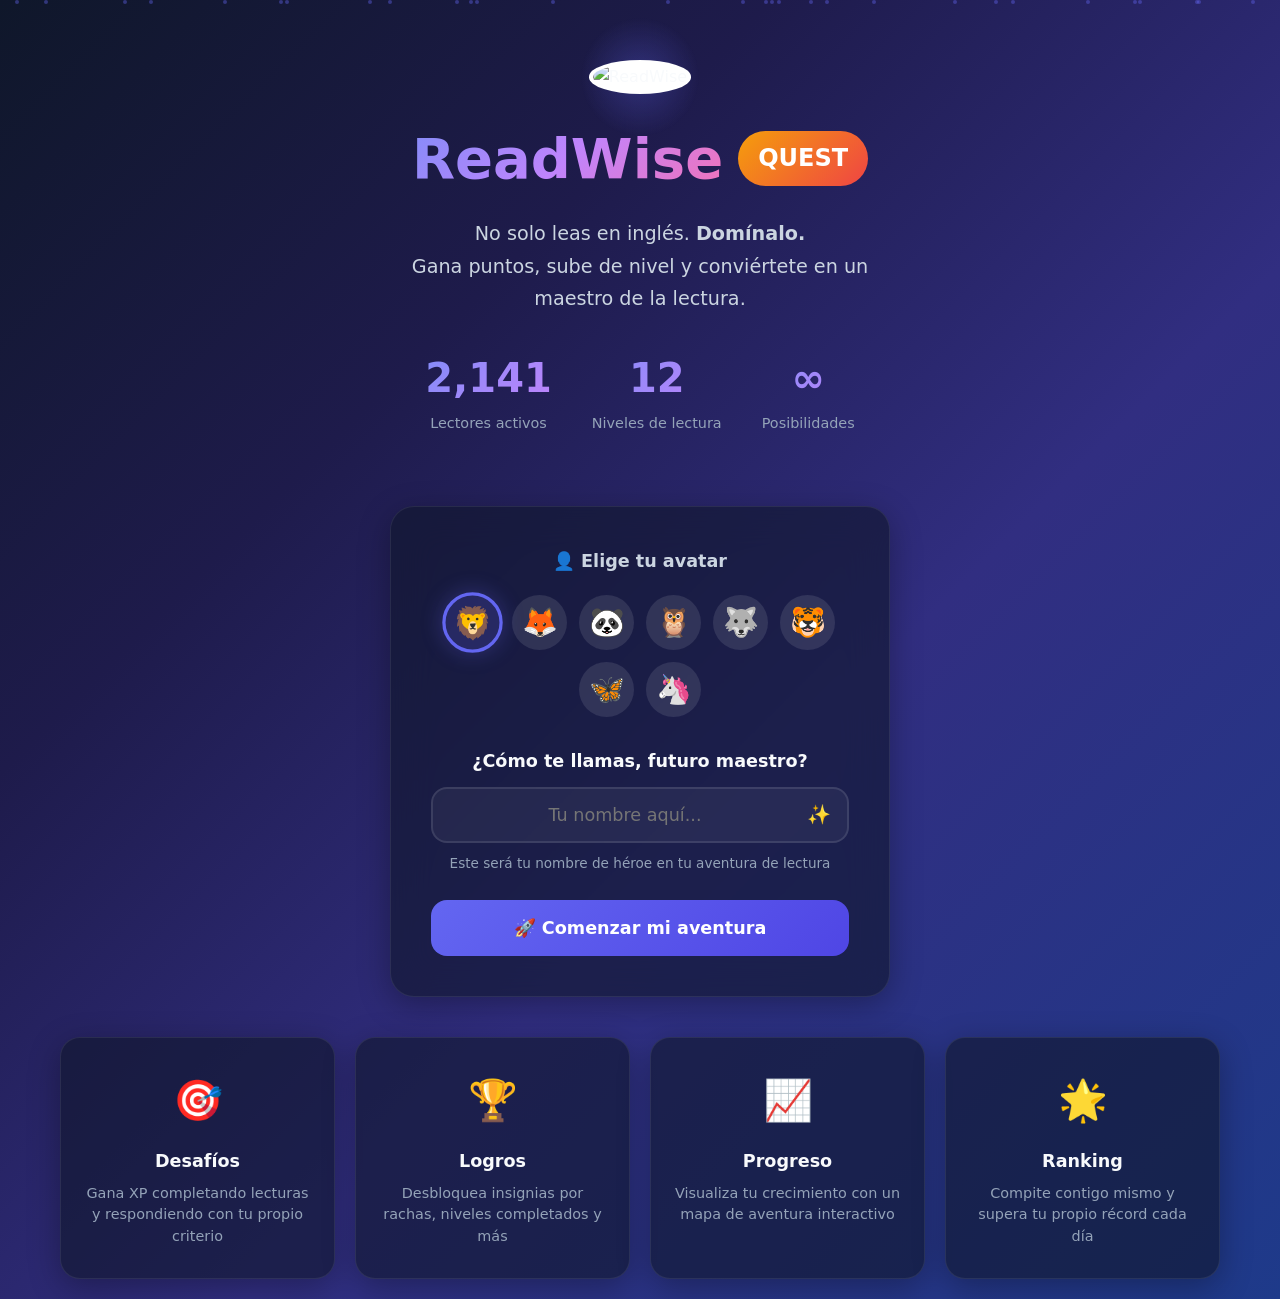
==== commit 9d06e66c: "Update dashboard.html" ====
--- a/dashboard.html
+++ b/dashboard.html
@@ -38,13 +38,12 @@
             </div>
         </div>
 
-        <div class="challenges-grid" id="challengesGrid">
-            <!-- Generado por JS -->
-        </div>
+        <div class="challenges-grid" id="challengesGrid"></div>
     </div>
 
     <script>
-        // Partículas
+        createParticles();
+        
         function createParticles() {
             const container = document.getElementById('particles');
             for (let i = 0; i < 15; i++) {
@@ -56,9 +55,10 @@
                 container.appendChild(p);
             }
         }
-        createParticles();
 
-        const userData = JSON.parse(localStorage.getItem('readwiseUser') || '{}');
+        let userData = JSON.parse(localStorage.getItem('readwiseUser') || '{}');
+        if (!userData.name) window.location.href = 'index.html';
+        
         const level = localStorage.getItem('userLevel') || 'A1';
         
         const levelInfo = {
@@ -69,36 +69,37 @@
         };
 
         const info = levelInfo[level];
-        document.getElementById('levelTitle').textContent = info.name;
+        document.getElementById('levelTitle').innerHTML = `${info.icon} ${info.name}`;
         document.getElementById('levelSubtitle').textContent = info.subtitle;
         document.querySelector('.level-header').style.borderLeft = `5px solid ${info.color}`;
 
         // XP bar
-        const xpForNext = (userData.level || 1) * 100;
-        const xpPercent = Math.min(((userData.xp || 0) % 100) / 100 * 100, 100);
+        const currentLevelXP = (userData.xp || 0) % 100;
+        const xpPercent = (currentLevelXP / 100) * 100;
         document.getElementById('xpFill').style.width = xpPercent + '%';
-        document.getElementById('xpText').textContent = `${userData.xp || 0} XP`;
+        document.getElementById('xpText').textContent = `${currentLevelXP} / 100 XP`;
 
+        // Base de datos de lecturas
         const readings = {
             'A1': [
-                { id: 'a1-1', title: 'My Morning Routine', desc: 'A simple description of daily routines', words: 120, time: '5 min', xp: 50, difficulty: '⭐', tags: ['Routines', 'Present Simple'] },
-                { id: 'a1-2', title: 'At the Coffee Shop', desc: 'Ordering food and drinks, everyday dialogues', words: 150, time: '6 min', xp: 50, difficulty: '⭐', tags: ['Food', 'Dialogues'] },
-                { id: 'a1-3', title: 'My Favorite Animal', desc: 'Describing animals with simple adjectives', words: 100, time: '4 min', xp: 50, difficulty: '⭐', tags: ['Animals', 'Description'] }
+                { id: 'a1-1', title: 'My Morning Routine', desc: 'Una descripción simple de rutinas diarias', words: 120, time: '5 min', xp: 50, difficulty: '⭐', tags: ['Routines', 'Present Simple'] },
+                { id: 'a1-2', title: 'At the Coffee Shop', desc: 'Pedir comida y bebidas, diálogos cotidianos', words: 150, time: '6 min', xp: 50, difficulty: '⭐', tags: ['Food', 'Dialogues'] },
+                { id: 'a1-3', title: 'My Favorite Animal', desc: 'Describiendo animales con adjetivos simples', words: 100, time: '4 min', xp: 50, difficulty: '⭐', tags: ['Animals', 'Description'] }
             ],
             'A2': [
-                { id: 'a2-1', title: 'A Trip to the Mountains', desc: 'Travel experiences and emotions', words: 200, time: '8 min', xp: 75, difficulty: '⭐⭐', tags: ['Travel', 'Past Simple'] },
-                { id: 'a2-2', title: 'My Best Friend', desc: 'Describing people and relationships', words: 180, time: '7 min', xp: 75, difficulty: '⭐⭐', tags: ['Descriptions', 'Friendship'] },
-                { id: 'a2-3', title: 'A Day at the Beach', desc: 'Summer activities and sensations', words: 190, time: '7 min', xp: 75, difficulty: '⭐⭐', tags: ['Summer', 'Senses'] }
+                { id: 'a2-1', title: 'A Trip to the Mountains', desc: 'Experiencias de viaje y emociones', words: 200, time: '8 min', xp: 75, difficulty: '⭐⭐', tags: ['Travel', 'Past Simple'] },
+                { id: 'a2-2', title: 'My Best Friend', desc: 'Describiendo personas y relaciones', words: 180, time: '7 min', xp: 75, difficulty: '⭐⭐', tags: ['Descriptions', 'Friendship'] },
+                { id: 'a2-3', title: 'A Day at the Beach', desc: 'Actividades de verano y sensaciones', words: 190, time: '7 min', xp: 75, difficulty: '⭐⭐', tags: ['Summer', 'Senses'] }
             ],
             'B1': [
-                { id: 'b1-1', title: 'The Importance of Sleep', desc: 'Article about healthy habits', words: 350, time: '12 min', xp: 100, difficulty: '⭐⭐⭐', tags: ['Health', 'Advice'] },
-                { id: 'b1-2', title: 'Working from Home', desc: 'Opinions about remote work', words: 400, time: '14 min', xp: 100, difficulty: '⭐⭐⭐', tags: ['Work', 'Opinion'] },
-                { id: 'b1-3', title: 'Learning a New Language', desc: 'Strategies and experiences', words: 380, time: '13 min', xp: 100, difficulty: '⭐⭐⭐', tags: ['Languages', 'Experience'] }
+                { id: 'b1-1', title: 'The Importance of Sleep', desc: 'Artículo sobre hábitos saludables', words: 350, time: '12 min', xp: 100, difficulty: '⭐⭐⭐', tags: ['Health', 'Advice'] },
+                { id: 'b1-2', title: 'Working from Home', desc: 'Opiniones sobre el trabajo remoto', words: 400, time: '14 min', xp: 100, difficulty: '⭐⭐⭐', tags: ['Work', 'Opinion'] },
+                { id: 'b1-3', title: 'Learning a New Language', desc: 'Estrategias y experiencias', words: 380, time: '13 min', xp: 100, difficulty: '⭐⭐⭐', tags: ['Languages', 'Experience'] }
             ],
             'B2': [
-                { id: 'b2-1', title: 'The Future of Education', desc: 'Analysis of educational trends', words: 600, time: '20 min', xp: 150, difficulty: '⭐⭐⭐⭐', tags: ['Education', 'Future'] },
-                { id: 'b2-2', title: 'Climate Change: A Personal View', desc: 'Argumentative essay', words: 550, time: '18 min', xp: 150, difficulty: '⭐⭐⭐⭐', tags: ['Environment', 'Persuasion'] },
-                { id: 'b2-3', title: 'The Art of Failure', desc: 'Reflection on failure and success', words: 580, time: '19 min', xp: 150, difficulty: '⭐⭐⭐⭐', tags: ['Success', 'Reflection'] }
+                { id: 'b2-1', title: 'The Future of Education', desc: 'Análisis de tendencias educativas', words: 600, time: '20 min', xp: 150, difficulty: '⭐⭐⭐⭐', tags: ['Education', 'Future'] },
+                { id: 'b2-2', title: 'Climate Change: A Personal View', desc: 'Ensayo argumentativo', words: 550, time: '18 min', xp: 150, difficulty: '⭐⭐⭐⭐', tags: ['Environment', 'Persuasion'] },
+                { id: 'b2-3', title: 'The Art of Failure', desc: 'Reflexión sobre el fracaso y el éxito', words: 580, time: '19 min', xp: 150, difficulty: '⭐⭐⭐⭐', tags: ['Success', 'Reflection'] }
             ]
         };
 
@@ -112,6 +113,12 @@
         }
 
         const grid = document.getElementById('challengesGrid');
+        
+        function startChallenge(readingId) {
+            localStorage.setItem('currentReading', readingId);
+            window.location.href = 'reader.html';
+        }
+
         levelReadings.forEach((reading, index) => {
             const isDone = completed.includes(reading.id);
             const isLocked = index > 0 && !completed.includes(levelReadings[index - 1].id);
@@ -145,11 +152,6 @@
             grid.appendChild(card);
         });
 
-        function startChallenge(id) {
-            localStorage.setItem('currentReading', id);
-            window.location.href = 'reader.html';
-        }
-
         function toggleTheme() {
             const current = document.body.getAttribute('data-theme');
             const next = current === 'dark' ? 'light' : 'dark';
@@ -159,6 +161,9 @@
 
         const savedTheme = localStorage.getItem('readwiseTheme') || 'light';
         document.body.setAttribute('data-theme', savedTheme);
+
+        window.startChallenge = startChallenge;
+        window.toggleTheme = toggleTheme;
     </script>
 </body>
 </html>
--- a/styles.css
+++ b/styles.css
@@ -1,27 +1,35 @@
 /* ===== VARIABLES ===== */
 :root {
-    --primary: #3b82f6;
-    --primary-dark: #1e3a8a;
+    --primary: #6366f1;
+    --primary-light: #818cf8;
+    --primary-dark: #4f46e5;
     --secondary: #06b6d4;
     --accent: #f59e0b;
     --success: #10b981;
-    --bg: linear-gradient(135deg, #1e3a8a 0%, #3b82f6 50%, #06b6d4 100%);
-    --card-bg: #ffffff;
+    --danger: #ef4444;
+    --bg-gradient: linear-gradient(135deg, #0f172a 0%, #1e1b4b 30%, #312e81 60%, #1e3a8a 100%);
+    --card-bg: rgba(255, 255, 255, 0.08);
+    --card-border: rgba(255, 255, 255, 0.1);
+    --text: #f8fafc;
+    --text-secondary: #cbd5e1;
+    --text-muted: #94a3b8;
+    --glass-bg: rgba(15, 23, 42, 0.6);
+    --glass-border: rgba(255, 255, 255, 0.08);
+    --shadow: 0 8px 32px rgba(0, 0, 0, 0.3);
+    --glow: 0 0 40px rgba(99, 102, 241, 0.3);
+}
+
+[data-theme="light"] {
+    --bg-gradient: linear-gradient(135deg, #e0e7ff 0%, #c7d2fe 30%, #a5b4fc 60%, #818cf8 100%);
+    --card-bg: rgba(255, 255, 255, 0.7);
+    --card-border: rgba(255, 255, 255, 0.5);
     --text: #1e293b;
-    --text-light: #64748b;
-    --border: #e2e8f0;
-    --shadow: rgba(0,0,0,0.1);
-    --mark: #fef3c7;
-}
-
-[data-theme="dark"] {
-    --bg: linear-gradient(135deg, #0f172a 0%, #1e293b 50%, #334155 100%);
-    --card-bg: #1e293b;
-    --text: #f1f5f9;
-    --text-light: #94a3b8;
-    --border: #334155;
-    --shadow: rgba(0,0,0,0.3);
-    --mark: #451a03;
+    --text-secondary: #475569;
+    --text-muted: #64748b;
+    --glass-bg: rgba(255, 255, 255, 0.7);
+    --glass-border: rgba(255, 255, 255, 0.5);
+    --shadow: 0 8px 32px rgba(0, 0, 0, 0.1);
+    --glow: 0 0 40px rgba(99, 102, 241, 0.15);
 }
 
 * {
@@ -30,405 +38,968 @@
     box-sizing: border-box;
 }
 
+html {
+    scroll-behavior: smooth;
+}
+
 body {
-    font-family: 'Segoe UI', system-ui, -apple-system, sans-serif;
-    background: var(--bg);
+    font-family: 'Poppins', system-ui, sans-serif;
+    background: var(--bg-gradient);
     min-height: 100vh;
     color: var(--text);
     line-height: 1.6;
-    transition: all 0.3s;
-}
-
+    overflow-x: hidden;
+    transition: all 0.3s ease;
+}
+
+/* ===== PARTÍCULAS ===== */
+.particles {
+    position: fixed;
+    top: 0;
+    left: 0;
+    width: 100%;
+    height: 100%;
+    pointer-events: none;
+    z-index: 0;
+    overflow: hidden;
+}
+
+.particle {
+    position: absolute;
+    width: 4px;
+    height: 4px;
+    background: rgba(99, 102, 241, 0.4);
+    border-radius: 50%;
+    animation: floatParticle 15s infinite linear;
+}
+
+@keyframes floatParticle {
+    0% { transform: translateY(100vh) scale(0); opacity: 0; }
+    10% { opacity: 1; }
+    90% { opacity: 1; }
+    100% { transform: translateY(-10vh) scale(1.5); opacity: 0; }
+}
+
+/* ===== GLASSMORPHISM ===== */
+.glass {
+    background: var(--glass-bg);
+    backdrop-filter: blur(20px);
+    -webkit-backdrop-filter: blur(20px);
+    border: 1px solid var(--glass-border);
+    box-shadow: var(--shadow);
+}
+
+/* ===== CONTAINER ===== */
 .container {
     max-width: 1200px;
     margin: 0 auto;
     padding: 20px;
-}
-
-/* ===== TOP BAR ===== */
-.top-bar {
+    position: relative;
+    z-index: 1;
+}
+
+/* ===== NAVEGACIÓN ===== */
+.top-nav {
+    position: sticky;
+    top: 15px;
+    z-index: 100;
     display: flex;
     justify-content: space-between;
     align-items: center;
-    margin-bottom: 20px;
-}
-
-.user-info {
+    padding: 12px 25px;
+    border-radius: 16px;
+    margin-bottom: 25px;
+    animation: slideDown 0.5s ease;
+}
+
+@keyframes slideDown {
+    from { transform: translateY(-20px); opacity: 0; }
+    to { transform: translateY(0); opacity: 1; }
+}
+
+.nav-brand {
+    display: flex;
+    align-items: center;
+    gap: 12px;
+    font-weight: 700;
+    font-size: 1.1rem;
+}
+
+.nav-logo {
+    width: 36px;
+    height: 36px;
+    border-radius: 50%;
+    object-fit: cover;
+    border: 2px solid rgba(255,255,255,0.3);
+}
+
+.nav-user {
     display: flex;
     align-items: center;
     gap: 15px;
+}
+
+.streak-badge {
+    background: linear-gradient(135deg, #f59e0b, #d97706);
     color: white;
-    font-weight: 600;
-}
-
-.theme-toggle, .logout-btn {
+    padding: 6px 14px;
+    border-radius: 20px;
+    font-weight: 700;
+    font-size: 0.9rem;
+    animation: pulse 2s infinite;
+}
+
+@keyframes pulse {
+    0%, 100% { transform: scale(1); }
+    50% { transform: scale(1.05); }
+}
+
+.xp-bar-mini {
+    width: 120px;
+    height: 8px;
     background: rgba(255,255,255,0.2);
-    border: none;
-    color: white;
-    width: 40px;
-    height: 40px;
+    border-radius: 4px;
+    overflow: hidden;
+    position: relative;
+}
+
+.xp-fill {
+    height: 100%;
+    background: linear-gradient(90deg, #10b981, #34d399);
+    border-radius: 4px;
+    transition: width 0.5s ease;
+}
+
+.xp-bar-mini span {
+    position: absolute;
+    top: -18px;
+    right: 0;
+    font-size: 0.7rem;
+    color: var(--text-muted);
+}
+
+.theme-toggle, .icon-btn {
+    background: rgba(255,255,255,0.1);
+    border: 1px solid rgba(255,255,255,0.2);
+    color: var(--text);
+    width: 38px;
+    height: 38px;
     border-radius: 50%;
     cursor: pointer;
-    font-size: 1.2rem;
+    font-size: 1rem;
     transition: all 0.3s;
     display: flex;
     align-items: center;
     justify-content: center;
 }
 
-.theme-toggle:hover, .logout-btn:hover {
-    background: rgba(255,255,255,0.3);
+.theme-toggle:hover, .icon-btn:hover {
+    background: rgba(255,255,255,0.2);
     transform: scale(1.1);
 }
 
-/* ===== WELCOME PAGE ===== */
-.welcome-header {
+.timer {
+    background: rgba(99, 102, 241, 0.2);
+    padding: 6px 14px;
+    border-radius: 20px;
+    font-size: 0.9rem;
+    font-weight: 600;
+    font-variant-numeric: tabular-nums;
+}
+
+/* ===== HERO / WELCOME ===== */
+.hero-section {
     text-align: center;
     padding: 40px 0 30px;
-}
-
-.welcome-card {
-    background: var(--card-bg);
+    animation: fadeInUp 0.8s ease;
+}
+
+@keyframes fadeInUp {
+    from { transform: translateY(30px); opacity: 0; }
+    to { transform: translateY(0); opacity: 1; }
+}
+
+.logo-hero {
+    position: relative;
+    display: inline-block;
+    margin-bottom: 20px;
+}
+
+.logo-pulse {
+    width: 100px;
+    height: 100px;
+    border-radius: 50%;
+    object-fit: cover;
+    border: 4px solid rgba(255,255,255,0.3);
+    background: white;
+    animation: logoPulse 3s infinite;
+}
+
+@keyframes logoPulse {
+    0%, 100% { box-shadow: 0 0 0 0 rgba(99, 102, 241, 0.4); }
+    50% { box-shadow: 0 0 0 20px rgba(99, 102, 241, 0); }
+}
+
+.logo-glow {
+    position: absolute;
+    top: 50%;
+    left: 50%;
+    transform: translate(-50%, -50%);
+    width: 120px;
+    height: 120px;
+    background: radial-gradient(circle, rgba(99, 102, 241, 0.3), transparent 70%);
+    border-radius: 50%;
+    animation: glowRotate 10s infinite linear;
+    z-index: -1;
+}
+
+@keyframes glowRotate {
+    from { transform: translate(-50%, -50%) rotate(0deg); }
+    to { transform: translate(-50%, -50%) rotate(360deg); }
+}
+
+.hero-title {
+    font-size: 3.5rem;
+    font-weight: 800;
+    margin-bottom: 15px;
+    display: flex;
+    align-items: center;
+    justify-content: center;
+    gap: 15px;
+    flex-wrap: wrap;
+}
+
+.gradient-text {
+    background: linear-gradient(135deg, #818cf8, #c084fc, #f472b6);
+    -webkit-background-clip: text;
+    -webkit-text-fill-color: transparent;
+    background-clip: text;
+}
+
+.quest-badge {
+    background: linear-gradient(135deg, #f59e0b, #ef4444);
+    color: white;
+    padding: 8px 20px;
+    border-radius: 30px;
+    font-size: 1.5rem;
+    animation: badgeBounce 2s infinite;
+}
+
+@keyframes badgeBounce {
+    0%, 100% { transform: translateY(0); }
+    50% { transform: translateY(-5px); }
+}
+
+.hero-subtitle {
+    font-size: 1.2rem;
+    color: var(--text-secondary);
+    max-width: 500px;
+    margin: 0 auto 30px;
+    line-height: 1.7;
+}
+
+.stats-bar {
+    display: flex;
+    justify-content: center;
+    gap: 40px;
+    margin-bottom: 40px;
+}
+
+.stat-hero {
+    text-align: center;
+}
+
+.stat-hero-num {
+    display: block;
+    font-size: 2.5rem;
+    font-weight: 800;
+    background: linear-gradient(135deg, #818cf8, #c084fc);
+    -webkit-background-clip: text;
+    -webkit-text-fill-color: transparent;
+}
+
+.stat-hero-label {
+    font-size: 0.9rem;
+    color: var(--text-muted);
+}
+
+/* ===== ONBOARDING CARD ===== */
+.onboarding-card {
+    max-width: 500px;
+    margin: 0 auto 40px;
+    padding: 40px;
     border-radius: 24px;
-    padding: 50px;
-    max-width: 600px;
-    margin: 0 auto;
-    box-shadow: 0 25px 80px var(--shadow);
+    animation: fadeInUp 0.8s ease 0.2s both;
+}
+
+.avatar-selection {
+    margin-bottom: 30px;
+}
+
+.avatar-selection h3 {
     text-align: center;
-}
-
-.welcome-content h2 {
-    color: var(--primary);
-    font-size: 2rem;
-    margin-bottom: 15px;
-}
-
-.welcome-desc {
-    color: var(--text-light);
+    margin-bottom: 20px;
     font-size: 1.1rem;
-    margin-bottom: 35px;
-    line-height: 1.7;
-}
-
-.name-form {
-    margin-bottom: 30px;
-}
-
-.name-form label {
+    color: var(--text-secondary);
+}
+
+.avatar-grid {
+    display: flex;
+    justify-content: center;
+    gap: 12px;
+    flex-wrap: wrap;
+}
+
+.avatar-btn {
+    width: 55px;
+    height: 55px;
+    border-radius: 50%;
+    border: 3px solid transparent;
+    background: rgba(255,255,255,0.1);
+    font-size: 1.8rem;
+    cursor: pointer;
+    transition: all 0.3s;
+    display: flex;
+    align-items: center;
+    justify-content: center;
+}
+
+.avatar-btn:hover {
+    transform: scale(1.15);
+    background: rgba(255,255,255,0.2);
+}
+
+.avatar-btn.selected {
+    border-color: var(--primary);
+    background: rgba(99, 102, 241, 0.2);
+    box-shadow: 0 0 20px rgba(99, 102, 241, 0.3);
+    transform: scale(1.1);
+}
+
+.name-input-section {
+    margin-bottom: 25px;
+}
+
+.name-input-section label {
     display: block;
+    text-align: center;
+    font-weight: 600;
+    margin-bottom: 12px;
+    font-size: 1.1rem;
+}
+
+.input-wrapper {
+    position: relative;
+}
+
+.input-wrapper input {
+    width: 100%;
+    padding: 16px 50px 16px 20px;
+    border: 2px solid var(--card-border);
+    border-radius: 16px;
+    background: rgba(255,255,255,0.05);
+    color: var(--text);
+    font-size: 1.1rem;
+    font-family: inherit;
+    transition: all 0.3s;
+    text-align: center;
+}
+
+.input-wrapper input:focus {
+    outline: none;
+    border-color: var(--primary);
+    box-shadow: 0 0 0 4px rgba(99, 102, 241, 0.15);
+}
+
+.input-icon {
+    position: absolute;
+    right: 18px;
+    top: 50%;
+    transform: translateY(-50%);
+    font-size: 1.2rem;
+}
+
+.input-hint {
+    text-align: center;
+    color: var(--text-muted);
+    font-size: 0.85rem;
+    margin-top: 10px;
+}
+
+.input-wrapper.shake {
+    animation: shake 0.5s ease;
+}
+
+@keyframes shake {
+    0%, 100% { transform: translateX(0); }
+    25% { transform: translateX(-10px); }
+    75% { transform: translateX(10px); }
+}
+
+/* ===== BOTONES ===== */
+.cta-button {
+    width: 100%;
+    padding: 18px;
+    background: linear-gradient(135deg, var(--primary), var(--primary-dark));
+    color: white;
+    border: none;
+    border-radius: 16px;
+    font-size: 1.1rem;
     font-weight: 700;
-    color: var(--text);
-    margin-bottom: 10px;
-    font-size: 1.1rem;
-}
-
-.name-form input {
+    cursor: pointer;
+    position: relative;
+    overflow: hidden;
+    transition: all 0.3s;
+    font-family: inherit;
+}
+
+.cta-button:hover {
+    transform: translateY(-3px);
+    box-shadow: 0 10px 30px rgba(99, 102, 241, 0.4);
+}
+
+.btn-shine {
+    position: absolute;
+    top: 0;
+    left: -100%;
     width: 100%;
-    padding: 16px 20px;
-    border: 3px solid var(--border);
-    border-radius: 14px;
-    font-size: 1.1rem;
+    height: 100%;
+    background: linear-gradient(90deg, transparent, rgba(255,255,255,0.3), transparent);
+    animation: shine 3s infinite;
+}
+
+@keyframes shine {
+    0% { left: -100%; }
+    50%, 100% { left: 100%; }
+}
+
+/* ===== FEATURES ===== */
+.features-showcase {
+    display: grid;
+    grid-template-columns: repeat(auto-fit, minmax(220px, 1fr));
+    gap: 20px;
+    margin-top: 40px;
+    animation: fadeInUp 0.8s ease 0.4s both;
+}
+
+.feature-card {
+    padding: 30px 20px;
+    border-radius: 20px;
     text-align: center;
     transition: all 0.3s;
+}
+
+.feature-card:hover {
+    transform: translateY(-5px);
+    border-color: var(--primary);
+}
+
+.feature-icon {
+    font-size: 2.5rem;
+    margin-bottom: 15px;
+    display: block;
+}
+
+.feature-card h4 {
+    font-size: 1.1rem;
+    margin-bottom: 8px;
+}
+
+.feature-card p {
+    font-size: 0.9rem;
+    color: var(--text-muted);
+    line-height: 1.5;
+}
+
+/* ===== HUB / PLAYER ===== */
+.hub-container {
+    display: flex;
+    flex-direction: column;
+    gap: 25px;
+}
+
+.player-card {
+    display: grid;
+    grid-template-columns: auto 1fr auto;
+    align-items: center;
+    gap: 25px;
+    padding: 30px;
+    border-radius: 24px;
+    animation: fadeInUp 0.6s ease;
+}
+
+@media (max-width: 768px) {
+    .player-card {
+        grid-template-columns: 1fr;
+        text-align: center;
+        gap: 20px;
+    }
+    
+    .player-stats {
+        justify-content: center;
+    }
+}
+
+.player-avatar {
+    width: 80px;
+    height: 80px;
+    border-radius: 50%;
+    background: linear-gradient(135deg, var(--primary), var(--primary-dark));
+    display: flex;
+    align-items: center;
+    justify-content: center;
+    font-size: 2.5rem;
+    box-shadow: var(--glow);
+}
+
+.player-info h2 {
+    font-size: 1.8rem;
+    margin-bottom: 5px;
+}
+
+.player-title {
+    color: var(--accent);
+    font-weight: 600;
+    font-size: 0.95rem;
+    margin-bottom: 8px;
+}
+
+.level-badge {
+    display: inline-block;
+    background: linear-gradient(135deg, var(--primary), var(--secondary));
+    padding: 6px 16px;
+    border-radius: 20px;
+    font-size: 0.85rem;
+    font-weight: 700;
+}
+
+.player-stats {
+    display: flex;
+    gap: 25px;
+}
+
+.p-stat {
+    text-align: center;
+}
+
+.p-stat-num {
+    display: block;
+    font-size: 1.8rem;
+    font-weight: 800;
+    color: var(--primary-light);
+}
+
+.p-stat-label {
+    font-size: 0.8rem;
+    color: var(--text-muted);
+}
+
+/* ===== MAPA DE AVENTURA ===== */
+.adventure-map {
+    padding: 35px;
+    border-radius: 24px;
+    animation: fadeInUp 0.6s ease 0.1s both;
+}
+
+.section-title {
+    font-size: 1.4rem;
+    margin-bottom: 8px;
+}
+
+.section-subtitle {
+    color: var(--text-muted);
+    margin-bottom: 30px;
+    font-size: 0.95rem;
+}
+
+.map-path {
+    display: flex;
+    align-items: center;
+    justify-content: center;
+    gap: 0;
+    flex-wrap: wrap;
+    padding: 20px 0;
+}
+
+@media (max-width: 768px) {
+    .map-path {
+        flex-direction: column;
+        gap: 20px;
+    }
+    
+    .path-line {
+        width: 4px !important;
+        height: 40px !important;
+    }
+}
+
+.map-node {
+    position: relative;
+    width: 100px;
+    height: 100px;
+    border-radius: 50%;
+    background: rgba(255,255,255,0.05);
+    border: 3px solid var(--card-border);
+    display: flex;
+    flex-direction: column;
+    align-items: center;
+    justify-content: center;
+    cursor: pointer;
+    transition: all 0.4s;
+    z-index: 2;
+}
+
+.map-node.unlocked {
+    background: linear-gradient(135deg, var(--primary), var(--primary-dark));
+    border-color: var(--primary-light);
+    box-shadow: var(--glow);
+    animation: nodeFloat 3s infinite ease-in-out;
+}
+
+.map-node.completed {
+    background: linear-gradient(135deg, var(--success), #059669);
+    border-color: #34d399;
+}
+
+.map-node:not(.unlocked):not(.completed) {
+    opacity: 0.5;
+    cursor: not-allowed;
+}
+
+@keyframes nodeFloat {
+    0%, 100% { transform: translateY(0); }
+    50% { transform: translateY(-8px); }
+}
+
+.node-icon {
+    font-size: 1.8rem;
+    margin-bottom: 2px;
+}
+
+.node-label {
+    font-size: 0.7rem;
+    font-weight: 600;
+    text-align: center;
+}
+
+.node-status {
+    position: absolute;
+    bottom: -5px;
     background: var(--card-bg);
+    padding: 2px 10px;
+    border-radius: 10px;
+    font-size: 0.7rem;
+    font-weight: 700;
+    border: 1px solid var(--card-border);
+}
+
+.node-ring {
+    position: absolute;
+    top: -5px;
+    left: -5px;
+    right: -5px;
+    bottom: -5px;
+    border-radius: 50%;
+    border: 2px solid transparent;
+    border-top-color: var(--primary-light);
+    animation: ringRotate 3s infinite linear;
+    opacity: 0;
+}
+
+.map-node.unlocked .node-ring {
+    opacity: 1;
+}
+
+@keyframes ringRotate {
+    from { transform: rotate(0deg); }
+    to { transform: rotate(360deg); }
+}
+
+.path-line {
+    width: 60px;
+    height: 4px;
+    background: var(--card-border);
+    position: relative;
+}
+
+.path-line.active {
+    background: linear-gradient(90deg, var(--success), var(--primary));
+    animation: pathGlow 2s infinite;
+}
+
+@keyframes pathGlow {
+    0%, 100% { opacity: 0.6; }
+    50% { opacity: 1; }
+}
+
+/* ===== INSIGNIAS ===== */
+.badges-section {
+    padding: 30px;
+    border-radius: 24px;
+    animation: fadeInUp 0.6s ease 0.2s both;
+}
+
+.badges-grid {
+    display: grid;
+    grid-template-columns: repeat(auto-fill, minmax(130px, 1fr));
+    gap: 15px;
+    margin-top: 20px;
+}
+
+.badge-item {
+    text-align: center;
+    padding: 20px 15px;
+    border-radius: 16px;
+    background: rgba(255,255,255,0.03);
+    border: 2px solid var(--card-border);
+    transition: all 0.3s;
+}
+
+.badge-item.earned {
+    background: linear-gradient(135deg, rgba(251, 191, 36, 0.1), rgba(245, 158, 11, 0.1));
+    border-color: rgba(251, 191, 36, 0.3);
+    animation: badgeEarned 0.6s ease;
+}
+
+@keyframes badgeEarned {
+    0% { transform: scale(0.5); opacity: 0; }
+    50% { transform: scale(1.1); }
+    100% { transform: scale(1); opacity: 1; }
+}
+
+.badge-item.locked {
+    opacity: 0.4;
+}
+
+.badge-item.locked .badge-icon {
+    filter: grayscale(1);
+}
+
+.badge-icon {
+    font-size: 2.5rem;
+    margin-bottom: 10px;
+    display: block;
+}
+
+.badge-name {
+    font-size: 0.85rem;
+    font-weight: 600;
+    margin-bottom: 5px;
+}
+
+.badge-desc {
+    font-size: 0.75rem;
+    color: var(--text-muted);
+    line-height: 1.4;
+}
+
+/* ===== ACTIVIDAD ===== */
+.recent-activity {
+    padding: 30px;
+    border-radius: 24px;
+    animation: fadeInUp 0.6s ease 0.3s both;
+}
+
+.activity-list {
+    margin-top: 20px;
+}
+
+.activity-item {
+    display: flex;
+    align-items: center;
+    gap: 15px;
+    padding: 15px;
+    background: rgba(255,255,255,0.03);
+    border-radius: 12px;
+    margin-bottom: 10px;
+    border-left: 3px solid var(--success);
+    animation: slideIn 0.4s ease;
+}
+
+@keyframes slideIn {
+    from { transform: translateX(-20px); opacity: 0; }
+    to { transform: translateX(0); opacity: 1; }
+}
+
+.activity-icon {
+    font-size: 1.5rem;
+}
+
+.activity-info {
+    flex: 1;
+}
+
+.activity-title {
+    display: block;
+    font-weight: 600;
+}
+
+.activity-xp {
+    color: var(--accent);
+    font-size: 0.85rem;
+    font-weight: 700;
+}
+
+.empty-state {
+    text-align: center;
+    color: var(--text-muted);
+    padding: 30px;
+    font-style: italic;
+}
+
+/* ===== TOAST NOTIFICATION ===== */
+.toast-notification {
+    position: fixed;
+    bottom: 30px;
+    left: 50%;
+    transform: translateX(-50%) translateY(100px);
+    background: linear-gradient(135deg, var(--primary), var(--primary-dark));
+    color: white;
+    padding: 12px 24px;
+    border-radius: 50px;
+    font-weight: 600;
+    z-index: 1000;
+    transition: transform 0.3s ease;
+    box-shadow: 0 10px 30px rgba(0,0,0,0.3);
+    white-space: nowrap;
+}
+
+.toast-notification.show {
+    transform: translateX(-50%) translateY(0);
+}
+
+.toast-notification.hidden {
+    display: none;
+}
+
+/* ===== DASHBOARD / CHALLENGES ===== */
+.level-header {
+    display: flex;
+    align-items: center;
+    gap: 20px;
+    padding: 25px 30px;
+    border-radius: 20px;
+    margin-bottom: 25px;
+    animation: fadeInUp 0.5s ease;
+}
+
+.back-arrow {
+    background: rgba(255,255,255,0.1);
+    border: none;
     color: var(--text);
-}
-
-.name-form input:focus {
-    outline: none;
-    border-color: var(--primary);
-    box-shadow: 0 0 0 4px rgba(59, 130, 246, 0.1);
-}
-
-.name-form .hint {
-    color: var(--text-light);
-    font-size: 0.9rem;
-    margin-top: 10px;
-}
-
-.features-preview {
-    display: grid;
-    grid-template-columns: repeat(2, 1fr);
-    gap: 20px;
-    margin-top: 40px;
-    padding-top: 30px;
-    border-top: 2px solid var(--border);
-}
-
-.feature-item {
-    display: flex;
-    flex-direction: column;
-    align-items: center;
-    gap: 8px;
-}
-
-.feature-item span {
-    font-size: 2rem;
-}
-
-.feature-item p {
-    color: var(--text-light);
-    font-size: 0.95rem;
-    font-weight: 500;
-}
-
-/* ===== LOGO ===== */
-.logo-container {
-    display: flex;
-    align-items: center;
-    justify-content: center;
-    gap: 20px;
-    margin-bottom: 10px;
-}
-
-.app-logo {
-    width: 90px;
-    height: 90px;
-    border-radius: 50%;
-    object-fit: cover;
-    box-shadow: 0 8px 25px rgba(0,0,0,0.2);
-    border: 4px solid rgba(255,255,255,0.3);
-    background: white;
-}
-
-.logo-text h1 {
-    font-size: 3rem;
-    color: white;
-    text-shadow: 2px 2px 4px rgba(0,0,0,0.2);
-    margin: 0;
-}
-
-.logo-text p {
-    color: rgba(255,255,255,0.9);
-    font-size: 1.2rem;
-    margin: 5px 0 0;
-}
-
-.logo-small {
-    display: flex;
-    align-items: center;
-    gap: 12px;
-}
-
-.logo-img-small {
     width: 45px;
     height: 45px;
     border-radius: 50%;
-    object-fit: cover;
-    border: 2px solid rgba(255,255,255,0.5);
-    background: white;
-}
-
-/* ===== LEVEL SELECTOR ===== */
-.main-header {
-    color: white;
-    padding: 20px 0;
-}
-
-.main-header h1 {
-    font-size: 2.4rem;
-    margin-top: 15px;
-    text-shadow: 2px 2px 4px rgba(0,0,0,0.2);
-}
-
-.level-selector {
+    font-size: 1.3rem;
+    cursor: pointer;
+    transition: all 0.3s;
+    display: flex;
+    align-items: center;
+    justify-content: center;
+}
+
+.back-arrow:hover {
+    background: rgba(255,255,255,0.2);
+    transform: translateX(-3px);
+}
+
+.level-info h1 {
+    font-size: 1.6rem;
+    margin-bottom: 5px;
+}
+
+.level-info p {
+    color: var(--text-muted);
+    font-size: 0.95rem;
+}
+
+.level-progress-circle {
+    width: 70px;
+    height: 70px;
+    border-radius: 50%;
+    background: conic-gradient(var(--primary) calc(var(--progress, 0) * 1%), rgba(255,255,255,0.1) 0);
+    display: flex;
+    align-items: center;
+    justify-content: center;
+    margin-left: auto;
+    font-weight: 700;
+    font-size: 0.9rem;
+    position: relative;
+}
+
+.level-progress-circle::before {
+    content: '';
+    position: absolute;
+    width: 55px;
+    height: 55px;
     background: var(--card-bg);
-    border-radius: 24px;
-    padding: 40px;
-    margin-top: 25px;
-    box-shadow: 0 25px 80px var(--shadow);
-}
-
-.level-selector h2 {
-    text-align: center;
-    margin-bottom: 10px;
-    color: var(--primary);
-    font-size: 1.8rem;
-}
-
-.subtitle {
-    text-align: center;
-    color: var(--text-light);
-    margin-bottom: 35px;
-    font-size: 1.05rem;
-}
-
-.levels {
+    border-radius: 50%;
+}
+
+.level-progress-circle span {
+    position: relative;
+    z-index: 1;
+}
+
+.level-progress-circle.completed {
+    background: conic-gradient(var(--success) 100%, transparent 0);
+    animation: completedPulse 2s infinite;
+}
+
+@keyframes completedPulse {
+    0%, 100% { box-shadow: 0 0 0 0 rgba(16, 185, 129, 0.4); }
+    50% { box-shadow: 0 0 0 15px rgba(16, 185, 129, 0); }
+}
+
+.challenges-grid {
     display: grid;
-    grid-template-columns: repeat(auto-fit, minmax(260px, 1fr));
+    grid-template-columns: repeat(auto-fit, minmax(300px, 1fr));
     gap: 20px;
 }
 
-.level-btn {
-    background: var(--card-bg);
-    border: 3px solid var(--border);
-    border-radius: 16px;
-    padding: 30px 25px;
-    cursor: pointer;
-    transition: all 0.3s ease;
-    text-align: left;
-    display: flex;
-    flex-direction: column;
-    gap: 8px;
+@media (max-width: 768px) {
+    .challenges-grid {
+        grid-template-columns: 1fr;
+    }
+}
+
+.challenge-card {
+    padding: 30px;
+    border-radius: 20px;
     position: relative;
     overflow: hidden;
-}
-
-.level-btn:hover {
-    border-color: var(--primary);
-    transform: translateY(-5px);
-    box-shadow: 0 15px 40px rgba(59, 130, 246, 0.2);
-}
-
-.level-tag {
-    font-size: 2.2rem;
-    font-weight: 800;
-    color: var(--primary);
-}
-
-.level-desc {
-    font-size: 1.3rem;
-    font-weight: 700;
-    color: var(--text);
-}
-
-.level-btn small {
-    color: var(--text-light);
-    font-size: 0.9rem;
-    line-height: 1.4;
-}
-
-.level-progress {
-    margin-top: 15px;
-    height: 8px;
-    background: var(--border);
-    border-radius: 4px;
-    overflow: hidden;
-    position: relative;
-}
-
-.level-progress .progress-fill {
-    height: 100%;
-    background: linear-gradient(90deg, var(--success), #34d399);
-    transition: width 0.5s;
-    border-radius: 4px;
-}
-
-.level-progress span {
-    position: absolute;
-    right: 0;
-    top: -20px;
-    font-size: 0.8rem;
-    color: var(--success);
-    font-weight: 700;
-}
-
-/* Stats overview */
-.stats-overview {
-    background: var(--card-bg);
-    border-radius: 20px;
-    padding: 30px;
-    margin-top: 25px;
-    box-shadow: 0 15px 50px var(--shadow);
-}
-
-.stats-overview h3 {
-    color: var(--primary);
-    margin-bottom: 20px;
-    text-align: center;
-}
-
-.stats-grid {
-    display: grid;
-    grid-template-columns: repeat(3, 1fr);
-    gap: 20px;
-}
-
-.stat-box {
-    text-align: center;
-    padding: 20px;
-    background: linear-gradient(135deg, #eff6ff, #f0f9ff);
-    border-radius: 14px;
-}
-
-[data-theme="dark"] .stat-box {
-    background: linear-gradient(135deg, #1e3a8a, #1e40af);
-}
-
-.stat-num {
-    display: block;
-    font-size: 2.2rem;
-    font-weight: 800;
-    color: var(--primary);
-}
-
-[data-theme="dark"] .stat-num {
-    color: white;
-}
-
-.stat-box .stat-label {
-    font-size: 0.9rem;
-    color: var(--text-light);
-    margin-top: 5px;
-    display: block;
-}
-
-/* ===== DASHBOARD ===== */
-.dash-header {
-    color: white;
-    padding: 15px 0;
-}
-
-.dash-header h1 {
-    font-size: 2.2rem;
-    margin-top: 15px;
-    text-shadow: 2px 2px 4px rgba(0,0,0,0.2);
-}
-
-.dash-title {
-    margin-top: 10px;
-}
-
-/* ===== READING CARDS ===== */
-.reading-grid {
-    display: grid;
-    grid-template-columns: repeat(auto-fit, minmax(320px, 1fr));
-    gap: 25px;
-    margin-top: 30px;
-}
-
-.reading-card {
-    background: var(--card-bg);
-    border-radius: 20px;
-    padding: 30px;
-    box-shadow: 0 10px 40px var(--shadow);
-    transition: all 0.3s;
-    display: flex;
-    flex-direction: column;
-    border: 2px solid transparent;
-    position: relative;
-}
-
-.reading-card:hover {
+    transition: all 0.4s;
+    animation: fadeInUp 0.5s ease both;
+}
+
+.challenge-card:nth-child(1) { animation-delay: 0.1s; }
+.challenge-card:nth-child(2) { animation-delay: 0.2s; }
+.challenge-card:nth-child(3) { animation-delay: 0.3s; }
+
+.challenge-card:hover:not(.locked) {
     transform: translateY(-5px);
     border-color: var(--primary);
-    box-shadow: 0 20px 60px rgba(59, 130, 246, 0.15);
-}
-
-.reading-card.completed {
+    box-shadow: var(--glow);
+}
+
+.challenge-card.completed {
     border-color: var(--success);
-    background: linear-gradient(135deg, var(--card-bg), #f0fdf4);
-}
-
-[data-theme="dark"] .reading-card.completed {
-    background: linear-gradient(135deg, var(--card-bg), #064e3b);
-}
-
-.card-badge {
-    position: absolute;
-    top: 15px;
-    right: 15px;
-    background: var(--success);
+    background: linear-gradient(135deg, rgba(16, 185, 129, 0.05), rgba(5, 150, 105, 0.05));
+}
+
+.challenge-card.locked {
+    opacity: 0.6;
+}
+
+.challenge-header {
+    display: flex;
+    justify-content: space-between;
+    align-items: center;
+    margin-bottom: 15px;
+}
+
+.challenge-number {
+    background: var(--primary);
     color: white;
     padding: 5px 12px;
     border-radius: 20px;
@@ -436,316 +1007,401 @@
     font-weight: 700;
 }
 
-.card-header {
+.challenge-xp {
+    background: linear-gradient(135deg, #f59e0b, #d97706);
+    color: white;
+    padding: 5px 12px;
+    border-radius: 20px;
+    font-size: 0.8rem;
+    font-weight: 700;
+}
+
+.challenge-icon {
+    font-size: 3rem;
     margin-bottom: 15px;
-}
-
-.card-header h3 {
-    color: var(--primary-dark);
-    font-size: 1.4rem;
+    display: block;
+}
+
+.challenge-title {
+    font-size: 1.3rem;
+    margin-bottom: 10px;
+}
+
+.challenge-desc {
+    color: var(--text-muted);
+    font-size: 0.95rem;
+    margin-bottom: 15px;
+    line-height: 1.5;
+}
+
+.challenge-meta {
+    display: flex;
+    gap: 15px;
+    margin-bottom: 15px;
+    font-size: 0.85rem;
+    color: var(--text-muted);
+}
+
+.difficulty {
+    color: var(--accent);
+    font-weight: 700;
+}
+
+.challenge-tags {
+    display: flex;
+    gap: 8px;
+    flex-wrap: wrap;
+    margin-bottom: 20px;
+}
+
+.tag {
+    background: rgba(99, 102, 241, 0.15);
+    padding: 4px 10px;
+    border-radius: 12px;
+    font-size: 0.7rem;
+    font-weight: 600;
+    color: var(--primary-light);
+}
+
+.challenge-btn {
+    width: 100%;
+    padding: 14px;
+    border-radius: 12px;
+    border: none;
+    font-size: 1rem;
+    font-weight: 700;
+    cursor: pointer;
+    transition: all 0.3s;
+    font-family: inherit;
+}
+
+.challenge-btn:not(.done):not(.locked) {
+    background: linear-gradient(135deg, var(--primary), var(--primary-dark));
+    color: white;
+}
+
+.challenge-btn:not(.done):not(.locked):hover {
+    transform: scale(1.03);
+    box-shadow: 0 8px 25px rgba(99, 102, 241, 0.4);
+}
+
+.challenge-btn.done {
+    background: var(--success);
+    color: white;
+    cursor: default;
+}
+
+.challenge-btn.locked {
+    background: rgba(255,255,255,0.05);
+    color: var(--text-muted);
+    cursor: not-allowed;
+}
+
+.lock-overlay {
+    position: absolute;
+    top: 0;
+    left: 0;
+    right: 0;
+    bottom: 0;
+    background: rgba(15, 23, 42, 0.7);
+    display: flex;
+    align-items: center;
+    justify-content: center;
+    border-radius: 20px;
+    backdrop-filter: blur(5px);
+}
+
+.lock-overlay span {
+    background: var(--card-bg);
+    padding: 10px 20px;
+    border-radius: 20px;
+    font-size: 0.9rem;
+    font-weight: 600;
+}
+
+/* ===== READER ===== */
+.reader-container {
+    max-width: 1100px;
+}
+
+.reading-progress-bar {
+    position: fixed;
+    top: 0;
+    left: 0;
+    width: 100%;
+    height: 4px;
+    background: rgba(255,255,255,0.1);
+    z-index: 200;
+}
+
+.reading-progress-fill {
+    height: 100%;
+    background: linear-gradient(90deg, var(--primary), var(--secondary));
+    width: 0%;
+    transition: width 0.3s;
+}
+
+.reader-layout {
+    display: grid;
+    grid-template-columns: 280px 1fr;
+    gap: 25px;
+    margin-top: 20px;
+}
+
+@media (max-width: 768px) {
+    .reader-layout {
+        grid-template-columns: 1fr;
+    }
+    
+    .tools-panel {
+        order: 2;
+    }
+    
+    .reading-area {
+        order: 1;
+        padding: 25px;
+    }
+}
+
+.player-mini {
+    display: flex;
+    align-items: center;
+    gap: 12px;
+    padding-bottom: 20px;
+    margin-bottom: 20px;
+    border-bottom: 1px solid var(--card-border);
+}
+
+.mini-avatar {
+    width: 45px;
+    height: 45px;
+    border-radius: 50%;
+    background: linear-gradient(135deg, var(--primary), var(--primary-dark));
+    display: flex;
+    align-items: center;
+    justify-content: center;
+    font-size: 1.5rem;
+}
+
+.mini-info {
+    display: flex;
+    flex-direction: column;
+}
+
+.mini-info span:first-child {
+    font-weight: 600;
+    font-size: 0.95rem;
+}
+
+.mini-level {
+    font-size: 0.8rem;
+    color: var(--text-muted);
+}
+
+.tool-section {
+    margin-bottom: 25px;
+    padding-bottom: 20px;
+    border-bottom: 1px solid var(--card-border);
+}
+
+.tool-section:last-child {
+    border-bottom: none;
+    margin-bottom: 0;
+    padding-bottom: 0;
+}
+
+.tool-section h3 {
+    font-size: 0.95rem;
+    margin-bottom: 15px;
+    color: var(--text-secondary);
+    text-transform: uppercase;
+    letter-spacing: 1px;
+}
+
+.tool-btn {
+    width: 100%;
+    display: flex;
+    align-items: center;
+    gap: 12px;
+    padding: 12px 15px;
     margin-bottom: 8px;
-    padding-right: 60px;
-}
-
-.word-count {
-    color: var(--text-light);
+    background: rgba(255,255,255,0.05);
+    border: 1px solid var(--card-border);
+    border-radius: 12px;
+    color: var(--text);
     font-size: 0.9rem;
+    cursor: pointer;
+    transition: all 0.3s;
+    font-family: inherit;
+}
+
+.tool-btn:hover {
+    background: rgba(99, 102, 241, 0.15);
+    border-color: var(--primary);
+}
+
+.tool-btn.active {
+    background: rgba(99, 102, 241, 0.2);
+    border-color: var(--primary);
+}
+
+.tool-icon {
+    font-size: 1.2rem;
+}
+
+.hint-btn {
+    background: rgba(245, 158, 11, 0.1);
+    border-color: rgba(245, 158, 11, 0.3);
+}
+
+.hint-btn:hover {
+    background: rgba(245, 158, 11, 0.2);
+}
+
+.hint-box {
+    margin-top: 12px;
+    padding: 15px;
+    background: rgba(99, 102, 241, 0.15);
+    border-radius: 12px;
+    border-left: 3px solid var(--accent);
+    animation: slideDown 0.3s ease;
+}
+
+@keyframes slideDown {
+    from { opacity: 0; transform: translateY(-10px); }
+    to { opacity: 1; transform: translateY(0); }
+}
+
+.session-stats {
+    display: grid;
+    grid-template-columns: 1fr 1fr;
+    gap: 12px;
+}
+
+.s-stat {
+    text-align: center;
+    padding: 15px;
+    background: rgba(255,255,255,0.03);
+    border-radius: 12px;
+}
+
+.s-stat-num {
     display: block;
-}
-
-.card-description {
-    color: var(--text-light);
-    margin-bottom: 20px;
-    line-height: 1.6;
-    flex-grow: 1;
-}
-
-.tags {
-    display: flex;
-    gap: 8px;
-    margin-bottom: 20px;
+    font-size: 1.6rem;
+    font-weight: 800;
+    color: var(--primary-light);
+}
+
+.s-stat-label {
+    font-size: 0.75rem;
+    color: var(--text-muted);
+}
+
+/* ===== READING AREA ===== */
+.reading-area {
+    padding: 40px;
+    border-radius: 24px;
+}
+
+.reading-header {
+    display: flex;
+    justify-content: space-between;
+    align-items: flex-start;
+    margin-bottom: 30px;
     flex-wrap: wrap;
-}
-
-.tag {
-    background: #eff6ff;
-    color: var(--primary);
+    gap: 15px;
+}
+
+.reading-header h1 {
+    font-size: 1.8rem;
+    flex: 1;
+}
+
+.reading-badges {
+    display: flex;
+    gap: 10px;
+}
+
+.r-badge {
     padding: 6px 14px;
     border-radius: 20px;
     font-size: 0.85rem;
-    font-weight: 500;
-}
-
-[data-theme="dark"] .tag {
-    background: #1e3a8a;
-    color: #93c5fd;
-}
-
-.start-btn {
-    background: linear-gradient(135deg, var(--primary) 0%, var(--primary-dark) 100%);
+    font-weight: 700;
+}
+
+.r-badge:first-child {
+    background: rgba(245, 158, 11, 0.15);
+    color: #fbbf24;
+}
+
+.r-badge:last-child {
+    background: linear-gradient(135deg, var(--primary), var(--primary-dark));
     color: white;
-    border: none;
-    padding: 15px;
-    border-radius: 12px;
-    font-size: 1rem;
-    cursor: pointer;
-    transition: all 0.3s;
-    font-weight: 600;
-    width: 100%;
-}
-
-.start-btn:hover {
-    transform: scale(1.03);
-    box-shadow: 0 8px 25px rgba(59, 130, 246, 0.3);
-}
-
-/* ===== READER LAYOUT ===== */
-.reader-header {
-    color: white;
-    padding: 15px 0;
-}
-
-.reader-header h1 {
-    font-size: 1.8rem;
-    margin-top: 15px;
-    text-shadow: 2px 2px 4px rgba(0,0,0,0.2);
-}
-
-.progress-container {
-    display: flex;
-    align-items: center;
-    gap: 12px;
-    margin: 10px 0;
-}
-
-.progress-bar {
-    flex: 1;
-    max-width: 300px;
-    height: 6px;
-    background: rgba(255,255,255,0.3);
-    border-radius: 3px;
-    overflow: hidden;
-}
-
-.progress {
-    height: 100%;
-    background: #fbbf24;
-    width: 0%;
-    transition: width 0.5s ease;
-}
-
-.progress-text {
-    font-size: 0.85rem;
-    color: rgba(255,255,255,0.8);
-}
-
-.reader-layout {
-    display: grid;
-    grid-template-columns: 300px 1fr;
-    gap: 30px;
-    margin-top: 25px;
-}
-
-/* ===== TOOLS PANEL ===== */
-.tools-panel {
-    background: var(--card-bg);
-    border-radius: 20px;
-    padding: 25px;
-    height: fit-content;
-    position: sticky;
-    top: 20px;
-    box-shadow: 0 10px 40px var(--shadow);
-}
-
-.tool-section {
-    margin-bottom: 25px;
-    padding-bottom: 20px;
-    border-bottom: 1px solid var(--border);
-}
-
-.tool-section:last-child {
-    border-bottom: none;
-    margin-bottom: 0;
-}
-
-.tool-section h3 {
-    color: var(--primary-dark);
-    margin-bottom: 15px;
-    font-size: 1rem;
-    display: flex;
-    align-items: center;
-    gap: 8px;
-}
-
-.tool-btn {
-    width: 100%;
-    padding: 12px 15px;
-    margin-bottom: 10px;
-    border: 2px solid var(--border);
-    background: var(--card-bg);
-    border-radius: 10px;
-    cursor: pointer;
-    transition: all 0.3s;
-    text-align: left;
-    font-size: 0.9rem;
-    color: var(--text-light);
-    font-weight: 500;
-}
-
-.tool-btn:hover {
-    border-color: var(--primary);
-    background: #eff6ff;
-    color: var(--primary-dark);
-}
-
-[data-theme="dark"] .tool-btn:hover {
-    background: #1e3a8a;
-    color: #93c5fd;
-}
-
-.tool-btn.active {
-    background: #eff6ff;
-    border-color: var(--primary);
-    color: var(--primary-dark);
-}
-
-[data-theme="dark"] .tool-btn.active {
-    background: #1e3a8a;
-    color: #93c5fd;
-}
-
-.hint-btn {
-    background: #fffbeb;
-    border-color: #fbbf24;
-    color: #92400e;
-}
-
-[data-theme="dark"] .hint-btn {
-    background: #451a03;
-    border-color: #fbbf24;
-    color: #fcd34d;
-}
-
-.hint-btn:hover {
-    background: #fef3c7;
-    border-color: #f59e0b;
-}
-
-[data-theme="dark"] .hint-btn:hover {
-    background: #78350f;
-}
-
-.hint-box {
-    background: #fffbeb;
-    padding: 15px;
-    border-radius: 10px;
-    margin-top: 10px;
-    border-left: 4px solid #fbbf24;
-    font-size: 0.9rem;
-    color: #78350f;
-    animation: slideIn 0.3s ease;
-    line-height: 1.5;
-}
-
-[data-theme="dark"] .hint-box {
-    background: #451a03;
-    color: #fcd34d;
-    border-left-color: #fbbf24;
-}
-
-/* Stats */
-.stats {
-    display: grid;
-    grid-template-columns: 1fr 1fr;
-    gap: 15px;
-}
-
-.stat-item {
-    text-align: center;
-    padding: 15px;
-    background: #f8fafc;
-    border-radius: 12px;
-}
-
-[data-theme="dark"] .stat-item {
-    background: #334155;
-}
-
-.stat-number {
-    display: block;
-    font-size: 1.8rem;
-    font-weight: 800;
-    color: var(--primary);
-}
-
-.stat-label {
-    font-size: 0.8rem;
-    color: var(--text-light);
-    margin-top: 4px;
-    display: block;
-}
-
-/* ===== READING AREA ===== */
-.reading-area {
-    background: var(--card-bg);
-    border-radius: 20px;
-    padding: 40px;
-    box-shadow: 0 10px 40px var(--shadow);
 }
 
 .text-content {
     font-size: 1.15rem;
-    line-height: 1.9;
+    line-height: 2;
     color: var(--text);
     margin-bottom: 30px;
 }
 
 .text-content p {
     margin-bottom: 20px;
-    text-align: justify;
-}
-
-/* Difficult words */
+}
+
 .difficult-word {
-    color: #2563eb;
+    color: #818cf8;
     cursor: help;
-    border-bottom: 2px dotted #3b82f6;
+    border-bottom: 2px dotted rgba(129, 140, 248, 0.5);
     position: relative;
     font-weight: 600;
     transition: all 0.2s;
-    padding: 0 2px;
-}
-
-[data-theme="dark"] .difficult-word {
-    color: #60a5fa;
-    border-bottom-color: #60a5fa;
+    display: inline-block;
 }
 
 .difficult-word:hover {
-    background: #eff6ff;
-    border-radius: 3px;
-}
-
-[data-theme="dark"] .difficult-word:hover {
-    background: #1e3a8a;
+    background: rgba(99, 102, 241, 0.1);
+    border-radius: 4px;
+}
+
+.difficult-word.show-translation::after {
+    content: attr(title);
+    position: absolute;
+    bottom: calc(100% + 5px);
+    left: 50%;
+    transform: translateX(-50%);
+    background: #1e293b;
+    color: #fbbf24;
+    padding: 6px 12px;
+    border-radius: 8px;
+    font-size: 0.8rem;
+    white-space: nowrap;
+    z-index: 100;
+    pointer-events: none;
 }
 
 .word-popup {
     position: absolute;
-    bottom: 100%;
+    bottom: calc(100% + 10px);
     left: 50%;
     transform: translateX(-50%);
     background: #1e293b;
     color: white;
-    padding: 12px 16px;
-    border-radius: 10px;
+    padding: 14px 18px;
+    border-radius: 12px;
     font-size: 0.9rem;
     white-space: nowrap;
     z-index: 100;
-    margin-bottom: 10px;
-    animation: fadeIn 0.2s;
-    box-shadow: 0 10px 30px rgba(0,0,0,0.2);
-    line-height: 1.5;
+    box-shadow: 0 10px 40px rgba(0,0,0,0.3);
+    line-height: 1.6;
+    animation: popupIn 0.2s ease;
+    pointer-events: none;
+}
+
+@keyframes popupIn {
+    from { opacity: 0; transform: translateX(-50%) translateY(5px); }
+    to { opacity: 1; transform: translateX(-50%) translateY(0); }
 }
 
 .word-popup::after {
@@ -761,92 +1417,83 @@
 .translation {
     color: #fbbf24;
     font-size: 1.1rem;
+    font-weight: 700;
+}
+
+mark.key-phrase {
+    background: rgba(251, 191, 36, 0.2);
+    color: #fbbf24;
+    padding: 3px 8px;
+    border-radius: 6px;
     font-weight: 600;
 }
 
-/* Key phrases */
-mark.key-phrase {
-    background: var(--mark);
-    padding: 3px 6px;
-    border-radius: 4px;
-    font-weight: 600;
-    color: #92400e;
-}
-
-[data-theme="dark"] mark.key-phrase {
-    color: #fcd34d;
-}
-
-/* ===== COMPREHENSION SECTION ===== */
+.scroll-indicator {
+    text-align: center;
+    padding: 20px;
+    color: var(--text-muted);
+    animation: bounceDown 2s infinite;
+}
+
+@keyframes bounceDown {
+    0%, 100% { transform: translateY(0); }
+    50% { transform: translateY(10px); }
+}
+
+/* ===== COMPREHENSION ===== */
 .comprehension-section {
     margin-top: 40px;
     padding-top: 40px;
-    border-top: 3px solid var(--border);
-}
-
-.section-header {
-    margin-bottom:  Continúo con el resto del CSS y luego los pasos de GitHub:
-
-```css
-    30px;
-}
-
-.section-header h2 {
-    color: var(--primary-dark);
-    margin-bottom: 12px;
-    font-size: 1.6rem;
-}
-
-.instructions {
-    color: var(--text-light);
-    font-size: 1.05rem;
-    line-height: 1.6;
-    background: #f8fafc;
-    padding: 15px 20px;
-    border-radius: 10px;
+    border-top: 2px solid var(--card-border);
+    animation: fadeInUp 0.6s ease;
+}
+
+.comprehension-header {
+    margin-bottom: 30px;
+}
+
+.comprehension-header h2 {
+    font-size: 1.5rem;
+    margin-bottom: 10px;
+    background: linear-gradient(135deg, var(--primary-light), #c084fc);
+    -webkit-background-clip: text;
+    -webkit-text-fill-color: transparent;
+}
+
+.comprehension-subtitle {
+    color: var(--text-muted);
+    font-size: 1rem;
+}
+
+.question-box {
+    background: rgba(255,255,255,0.03);
+    border-radius: 20px;
+    padding: 30px;
+    margin-bottom: 25px;
     border-left: 4px solid var(--primary);
-}
-
-[data-theme="dark"] .instructions {
-    background: #334155;
-}
-
-.question-box {
-    background: #f8fafc;
-    border-radius: 16px;
-    padding: 25px;
-    margin-bottom: 25px;
-    border-left: 5px solid var(--primary);
-    transition: all 0.3s;
-}
-
-[data-theme="dark"] .question-box {
-    background: #334155;
-}
-
-.question-box:hover {
-    box-shadow: 0 5px 20px rgba(59, 130, 246, 0.1);
+    animation: fadeInUp 0.5s ease both;
 }
 
 .question-header {
     display: flex;
-    gap: 15px;
-    margin-bottom: 15px;
+    gap: 18px;
+    margin-bottom: 20px;
     align-items: flex-start;
 }
 
 .question-number {
     background: linear-gradient(135deg, var(--primary), var(--primary-dark));
     color: white;
-    width: 35px;
-    height: 35px;
+    width: 40px;
+    height: 40px;
     border-radius: 50%;
     display: flex;
     align-items: center;
     justify-content: center;
-    font-weight: 700;
+    font-weight: 800;
     flex-shrink: 0;
-    font-size: 1rem;
+    font-size: 1.1rem;
+    box-shadow: 0 4px 15px rgba(99, 102, 241, 0.3);
 }
 
 .question-text-wrapper {
@@ -855,248 +1502,242 @@
 
 .question-text {
     font-size: 1.1rem;
-    color: var(--text);
-    line-height: 1.5;
-    font-weight: 500;
-    margin-bottom: 5px;
+    line-height: 1.6;
+    margin-bottom: 8px;
 }
 
 .question-text-es {
-    font-size: 0.95rem;
-    color: var(--text-light);
+    font-size: 0.9rem;
+    color: var(--text-muted);
     font-style: italic;
-    padding: 8px 12px;
-    background: rgba(59, 130, 246, 0.1);
-    border-radius: 8px;
-    margin-top: 5px;
-}
-
-/* Vocabulary help */
+    padding: 10px 14px;
+    background: rgba(99, 102, 241, 0.08);
+    border-radius: 10px;
+    border-left: 3px solid var(--primary);
+}
+
 .vocab-help {
-    margin-bottom: 15px;
+    margin-bottom: 18px;
 }
 
 .vocab-toggle {
-    background: #eff6ff;
-    border: 2px solid #bfdbfe;
-    color: var(--primary);
-    padding: 10px 15px;
-    border-radius: 8px;
+    background: rgba(99, 102, 241, 0.1);
+    border: 1px solid rgba(99, 102, 241, 0.3);
+    color: var(--primary-light);
+    padding: 10px 16px;
+    border-radius: 10px;
     cursor: pointer;
     font-size: 0.9rem;
     font-weight: 600;
     transition: all 0.3s;
-}
-
-[data-theme="dark"] .vocab-toggle {
-    background: #1e3a8a;
-    border-color: #3b82f6;
-    color: #93c5fd;
+    font-family: inherit;
 }
 
 .vocab-toggle:hover {
-    background: #dbeafe;
+    background: rgba(99, 102, 241, 0.2);
 }
 
 .vocab-content {
     display: flex;
     flex-wrap: wrap;
     gap: 10px;
-    margin-top: 10px;
+    margin-top: 12px;
     padding: 15px;
-    background: #f0f9ff;
-    border-radius: 10px;
-    animation: slideIn 0.3s;
-}
-
-[data-theme="dark"] .vocab-content {
-    background: #1e3a8a;
+    background: rgba(99, 102, 241, 0.05);
+    border-radius: 12px;
+    animation: slideDown 0.3s ease;
 }
 
 .vocab-item {
-    background: white;
+    background: rgba(255,255,255,0.05);
     padding: 8px 14px;
     border-radius: 20px;
-    font-size: 0.9rem;
-    color: var(--text);
-    border: 1px solid #bfdbfe;
-}
-
-[data-theme="dark"] .vocab-item {
-    background: #334155;
-    color: #e2e8f0;
-    border-color: #3b82f6;
+    font-size: 0.85rem;
+    border: 1px solid var(--card-border);
 }
 
 .answer-input {
     width: 100%;
     padding: 18px;
-    border: 2px solid var(--border);
-    border-radius: 12px;
+    border: 2px solid var(--card-border);
+    border-radius: 14px;
+    background: rgba(255,255,255,0.03);
+    color: var(--text);
     font-size: 1rem;
+    font-family: inherit;
     resize: vertical;
-    font-family: inherit;
     transition: all 0.3s;
-    background: var(--card-bg);
-    color: var(--text);
-    line-height: 1.6;
+    line-height: 1.7;
 }
 
 .answer-input:focus {
     outline: none;
     border-color: var(--primary);
-    box-shadow: 0 0 0 4px rgba(59, 130, 246, 0.1);
+    box-shadow: 0 0 0 4px rgba(99, 102, 241, 0.1);
 }
 
 .answer-input::placeholder {
-    color: #94a3b8;
+    color: var(--text-muted);
 }
 
 .guidance-btn {
-    margin-top: 12px;
+    margin-top: 15px;
     background: transparent;
     border: none;
-    color: var(--primary);
+    color: var(--primary-light);
     cursor: pointer;
     font-size: 0.9rem;
-    text-decoration: underline;
-    font-weight: 500;
-    padding: 5px 0;
+    font-weight: 600;
+    padding: 8px 0;
+    transition: all 0.3s;
+    font-family: inherit;
 }
 
 .guidance-btn:hover {
-    color: var(--primary-dark);
+    color: #c084fc;
 }
 
 .guidance-text {
-    margin-top: 12px;
-    padding: 15px;
-    background: #eff6ff;
-    border-radius: 10px;
-    color: var(--primary-dark);
-    font-size: 0.95rem;
-    line-height: 1.5;
-    border: 1px solid #bfdbfe;
-}
-
-[data-theme="dark"] .guidance-text {
-    background: #1e3a8a;
-    color: #93c5fd;
-    border-color: #3b82f6;
+    margin-top: 15px;
+    padding: 18px;
+    background: rgba(99, 102, 241, 0.08);
+    border-radius: 12px;
+    border: 1px solid rgba(99, 102, 241, 0.2);
+    animation: slideDown 0.3s ease;
 }
 
 .guidance-en {
-    margin-bottom: 8px;
+    margin-bottom: 10px;
+    line-height: 1.6;
 }
 
 .guidance-es {
-    color: var(--text-light);
+    color: var(--text-muted);
     font-size: 0.9rem;
-    padding-top: 8px;
-    border-top: 1px solid rgba(59, 130, 246, 0.2);
-}
-
-/* ===== BUTTONS ===== */
+    padding-top: 10px;
+    border-top: 1px solid rgba(99, 102, 241, 0.1);
+}
+
+/* ===== BOTONES READER ===== */
 .finish-btn {
     display: block;
     width: 100%;
     padding: 20px;
-    background: linear-gradient(135deg, #10b981 0%, #059669 100%);
+    background: linear-gradient(135deg, var(--success), #059669);
     color: white;
     border: none;
-    border-radius: 14px;
+    border-radius: 16px;
     font-size: 1.2rem;
+    font-weight: 700;
     cursor: pointer;
     margin-top: 30px;
-    transition: all 0.3s;
-    font-weight: 700;
-    box-shadow: 0 8px 25px rgba(16, 185, 129, 0.3);
+    transition: all 0.4s;
+    font-family: inherit;
+    position: relative;
+    overflow: hidden;
 }
 
 .finish-btn:hover {
     transform: translateY(-3px);
-    box-shadow: 0 12px 35px rgba(16, 185, 129, 0.4);
+    box-shadow: 0 15px 40px rgba(16, 185, 129, 0.3);
 }
 
 .submit-btn {
     display: block;
     width: 100%;
     padding: 18px;
-    background: linear-gradient(135deg, var(--primary) 0%, var(--primary-dark) 100%);
+    background: linear-gradient(135deg, var(--primary), var(--primary-dark));
     color: white;
     border: none;
-    border-radius: 12px;
+    border-radius: 14px;
     font-size: 1.1rem;
+    font-weight: 700;
     cursor: pointer;
     margin-top: 25px;
     transition: all 0.3s;
-    font-weight: 600;
+    font-family: inherit;
+    position: relative;
+    overflow: hidden;
 }
 
 .submit-btn:hover {
     transform: scale(1.02);
-    box-shadow: 0 8px 25px rgba(59, 130, 246, 0.3);
+    box-shadow: 0 10px 30px rgba(99, 102, 241, 0.3);
+}
+
+.submit-btn.shake {
+    animation: shake 0.5s ease;
+}
+
+.btn-glow {
+    position: absolute;
+    top: -50%;
+    left: -50%;
+    width: 200%;
+    height: 200%;
+    background: radial-gradient(circle, rgba(255,255,255,0.2), transparent 70%);
+    opacity: 0;
+    transition: opacity 0.3s;
+}
+
+.submit-btn:hover .btn-glow {
+    opacity: 1;
 }
 
 /* ===== FEEDBACK ===== */
 .feedback-area {
     margin-top: 30px;
     padding: 35px;
-    background: linear-gradient(135deg, #eff6ff 0%, #f0f9ff 100%);
-    border-radius: 20px;
-    border: 2px solid var(--primary);
-    animation: slideIn 0.5s ease;
-}
-
-[data-theme="dark"] .feedback-area {
-    background: linear-gradient(135deg, #1e3a8a 0%, #1e40af 100%);
-    border-color: #3b82f6;
+    background: linear-gradient(135deg, rgba(99, 102, 241, 0.1), rgba(192, 132, 252, 0.1));
+    border-radius: 24px;
+    border: 2px solid rgba(99, 102, 241, 0.3);
+    animation: fadeInUp 0.6s ease;
 }
 
 .feedback-header {
     text-align: center;
-    margin-bottom: 25px;
+    margin-bottom: 30px;
 }
 
 .feedback-header h3 {
-    color: var(--primary-dark);
-    font-size: 1.6rem;
-    margin-bottom: 10px;
-}
-
-[data-theme="dark"] .feedback-header h3 {
-    color: white;
+    font-size: 1.8rem;
+    margin-bottom: 12px;
+    background: linear-gradient(135deg, #818cf8, #c084fc);
+    -webkit-background-clip: text;
+    -webkit-text-fill-color: transparent;
 }
 
 .feedback-header p {
-    color: var(--text-light);
-    font-size: 1.05rem;
+    color: var(--text-muted);
+    font-size: 1rem;
     line-height: 1.6;
 }
 
-[data-theme="dark"] .feedback-header p {
-    color: #cbd5e1;
-}
-
 .feedback-details {
-    margin: 25px 0;
     display: flex;
     flex-direction: column;
     gap: 15px;
+    margin: 25px 0;
 }
 
 .feedback-item {
     background: var(--card-bg);
     padding: 20px;
-    border-radius: 14px;
-    box-shadow: 0 4px 15px rgba(0,0,0,0.05);
+    border-radius: 16px;
+    border: 1px solid var(--card-border);
+    transition: all 0.3s;
+}
+
+.feedback-item:hover {
+    transform: translateX(5px);
+    border-color: var(--primary);
 }
 
 .feedback-item-header {
     display: flex;
     align-items: center;
-    gap: 10px;
-    margin-bottom: 10px;
+    gap: 12px;
+    margin-bottom: 12px;
 }
 
 .feedback-icon {
@@ -1105,66 +1746,54 @@
 
 .feedback-level {
     font-weight: 700;
-    color: var(--primary-dark);
-}
-
-[data-theme="dark"] .feedback-level {
-    color: #93c5fd;
+    font-size: 1rem;
 }
 
 .feedback-length {
-    color: var(--text-light);
+    color: var(--text-muted);
+    font-size: 0.85rem;
+    margin-bottom: 8px;
+}
+
+.encouragement {
+    color: #34d399;
+    font-weight: 600;
+    line-height: 1.5;
     font-size: 0.95rem;
-    margin-bottom: 8px;
-}
-
-.encouragement {
-    color: #059669;
-    font-weight: 500;
-    line-height: 1.5;
-}
-
-[data-theme="dark"] .encouragement {
-    color: #34d399;
-}
-
-/* Next steps */
+}
+
 .next-steps {
     margin-top: 30px;
     padding-top: 25px;
-    border-top: 2px solid var(--border);
+    border-top: 2px solid var(--card-border);
 }
 
 .next-steps h4 {
-    color: var(--primary-dark);
     font-size: 1.3rem;
     margin-bottom: 20px;
     text-align: center;
 }
 
-[data-theme="dark"] .next-steps h4 {
-    color: white;
-}
-
 .steps-grid {
     display: grid;
-    grid-template-columns: repeat(auto-fit, minmax(200px, 1fr));
+    grid-template-columns: repeat(auto-fit, minmax(180px, 1fr));
     gap: 15px;
     margin-bottom: 25px;
 }
 
 .step-card {
     background: var(--card-bg);
-    padding: 20px;
-    border-radius: 14px;
+    padding: 20px 15px;
+    border-radius: 16px;
     text-align: center;
-    box-shadow: 0 4px 15px rgba(0,0,0,0.05);
+    border: 1px solid var(--card-border);
     transition: all 0.3s;
 }
 
 .step-card:hover {
-    transform: translateY(-3px);
-    box-shadow: 0 8px 25px rgba(0,0,0,0.1);
+    transform: translateY(-5px);
+    border-color: var(--primary);
+    box-shadow: var(--glow);
 }
 
 .step-icon {
@@ -1174,37 +1803,202 @@
 }
 
 .step-card p {
-    color: var(--text-light);
-    font-size: 0.95rem;
-    line-height: 1.5;
+    color: var(--text-secondary);
+    font-size: 0.9rem;
+    line-height: 1.4;
+}
+
+.step-card small {
+    color: var(--text-muted);
+    font-size: 0.75rem;
 }
 
 .new-reading-btn {
     display: block;
     width: 100%;
     padding: 18px;
-    background: linear-gradient(135deg, var(--primary) 0%, var(--primary-dark) 100%);
+    background: linear-gradient(135deg, var(--primary), var(--primary-dark));
     color: white;
     border: none;
-    border-radius: 12px;
+    border-radius: 14px;
     font-size: 1.1rem;
+    font-weight: 700;
     cursor: pointer;
-    font-weight: 600;
     transition: all 0.3s;
+    font-family: inherit;
     margin-top: 10px;
 }
 
 .new-reading-btn:hover {
     transform: scale(1.02);
-    box-shadow: 0 8px 25px rgba(59, 130, 246, 0.3);
-}
-
-/* ===== FOOTER ===== */
-.app-footer {
+    box-shadow: 0 10px 30px rgba(99, 102, 241, 0.3);
+}
+
+/* ===== CELEBRATION MODAL ===== */
+.celebration-modal {
+    position: fixed;
+    top: 0;
+    left: 0;
+    width: 100%;
+    height: 100%;
+    background: rgba(15, 23, 42, 0.95);
+    backdrop-filter: blur(10px);
+    z-index: 1000;
+    display: flex;
+    align-items: center;
+    justify-content: center;
+    animation: fadeIn 0.3s ease;
+}
+
+@keyframes fadeIn {
+    from { opacity: 0; }
+    to { opacity: 1; }
+}
+
+.celebration-modal.hidden {
+    display: none;
+}
+
+.celebration-content {
     text-align: center;
-    color: rgba(255,255,255,0.8);
-    padding: 30px 0 10px;
+    padding: 50px;
+    max-width: 500px;
+    background: var(--glass-bg);
+    backdrop-filter: blur(20px);
+    border-radius: 32px;
+    border: 1px solid var(--glass-border);
+    animation: celebrationIn 0.6s ease;
+}
+
+@keyframes celebrationIn {
+    from { transform: scale(0.8); opacity: 0; }
+    to { transform: scale(1); opacity: 1; }
+}
+
+.celebration-emoji {
+    font-size: 5rem;
+    margin-bottom: 20px;
+    animation: bounce 1s infinite;
+}
+
+@keyframes bounce {
+    0%, 100% { transform: translateY(0); }
+    50% { transform: translateY(-20px); }
+}
+
+.celebration-content h2 {
+    font-size: 2rem;
+    margin-bottom: 25px;
+    background: linear-gradient(135deg, #fbbf24, #f59e0b);
+    -webkit-background-clip: text;
+    -webkit-text-fill-color: transparent;
+}
+
+.xp-earned {
+    margin-bottom: 30px;
+}
+
+.xp-big {
+    display: block;
+    font-size: 4rem;
+    font-weight: 800;
+    color: #fbbf24;
+    text-shadow: 0 0 40px rgba(251, 191, 36, 0.5);
+    animation: xpPop 0.6s ease;
+}
+
+@keyframes xpPop {
+    0% { transform: scale(0); }
+    50% { transform: scale(1.2); }
+    100% { transform: scale(1); }
+}
+
+.celebration-stats {
+    display: flex;
+    justify-content: center;
+    gap: 30px;
+    margin-bottom: 35px;
+}
+
+@media (max-width: 500px) {
+    .celebration-stats {
+        flex-direction: column;
+        gap: 15px;
+    }
+    
+    .celebration-content {
+        padding: 30px;
+        margin: 20px;
+    }
+    
+    .xp-big {
+        font-size: 3rem;
+    }
+}
+
+.c-stat {
+    text-align: center;
+}
+
+.c-stat-icon {
+    font-size: 1.5rem;
+    display: block;
+    margin-bottom: 5px;
+}
+
+.c-stat-val {
+    display: block;
+    font-size: 1.3rem;
+    font-weight: 700;
+    color: var(--text);
+}
+
+.c-stat-label {
+    font-size: 0.8rem;
+    color: var(--text-muted);
+}
+
+.celebration-btn {
+    padding: 16px 40px;
+    background: linear-gradient(135deg, var(--primary), var(--primary-dark));
+    color: white;
+    border: none;
+    border-radius: 16px;
     font-size: 1rem;
+    font-weight: 700;
+    cursor: pointer;
+    transition: all 0.3s;
+    font-family: inherit;
+}
+
+.celebration-btn:hover {
+    transform: scale(1.05);
+    box-shadow: 0 10px 30px rgba(99, 102, 241, 0.4);
+}
+
+/* ===== CONFETTI ===== */
+.confetti-container {
+    position: fixed;
+    top: 0;
+    left: 0;
+    width: 100%;
+    height: 100%;
+    pointer-events: none;
+    z-index: 999;
+    overflow: hidden;
+}
+
+.confetti-piece {
+    position: absolute;
+    width: 10px;
+    height: 10px;
+    top: -10px;
+    animation: confettiFall 3s ease-out forwards;
+}
+
+@keyframes confettiFall {
+    0% { transform: translateY(0) rotate(0deg); opacity: 1; }
+    100% { transform: translateY(100vh) rotate(720deg); opacity: 0; }
 }
 
 /* ===== UTILITIES ===== */
@@ -1212,70 +2006,6 @@
     display: none !important;
 }
 
-/* ===== ANIMATIONS ===== */
-@keyframes fadeIn {
-    from { opacity: 0; transform: translateY(-5px); }
-    to { opacity: 1; transform: translateY(0); }
-}
-
-@keyframes slideIn {
-    from { opacity: 0; transform: translateY(15px); }
-    to { opacity: 1; transform: translateY(0); }
-}
-
-/* ===== RESPONSIVE ===== */
-@media (max-width: 768px) {
-    .reader-layout {
-        grid-template-columns: 1fr;
-    }
-    
-    .tools-panel {
-        position: static;
-        order: 2;
-    }
-    
-    .reading-area {
-        order: 1;
-    }
-    
-    .logo-container {
-        flex-direction: column;
-        gap: 10px;
-    }
-    
-    .logo-text h1 {
-        font-size: 2rem;
-    }
-    
-    .levels {
-        grid-template-columns: 1fr;
-    }
-    
-    .reading-grid {
-        grid-template-columns: 1fr;
-    }
-    
-    .steps-grid {
-        grid-template-columns: 1fr;
-    }
-    
-    .stats-grid {
-        grid-template-columns: 1fr;
-    }
-    
-    .container {
-        padding: 15px;
-    }
-    
-    .reading-area, .level-selector, .tools-panel, .welcome-card {
-        padding: 25px;
-    }
-    
-    .welcome-card {
-        margin: 0 10px;
-    }
-    
-    .features-preview {
-        grid-template-columns: 1fr;
-    }
-}
+.shake {
+    animation: shake 0.5s ease;
+}
